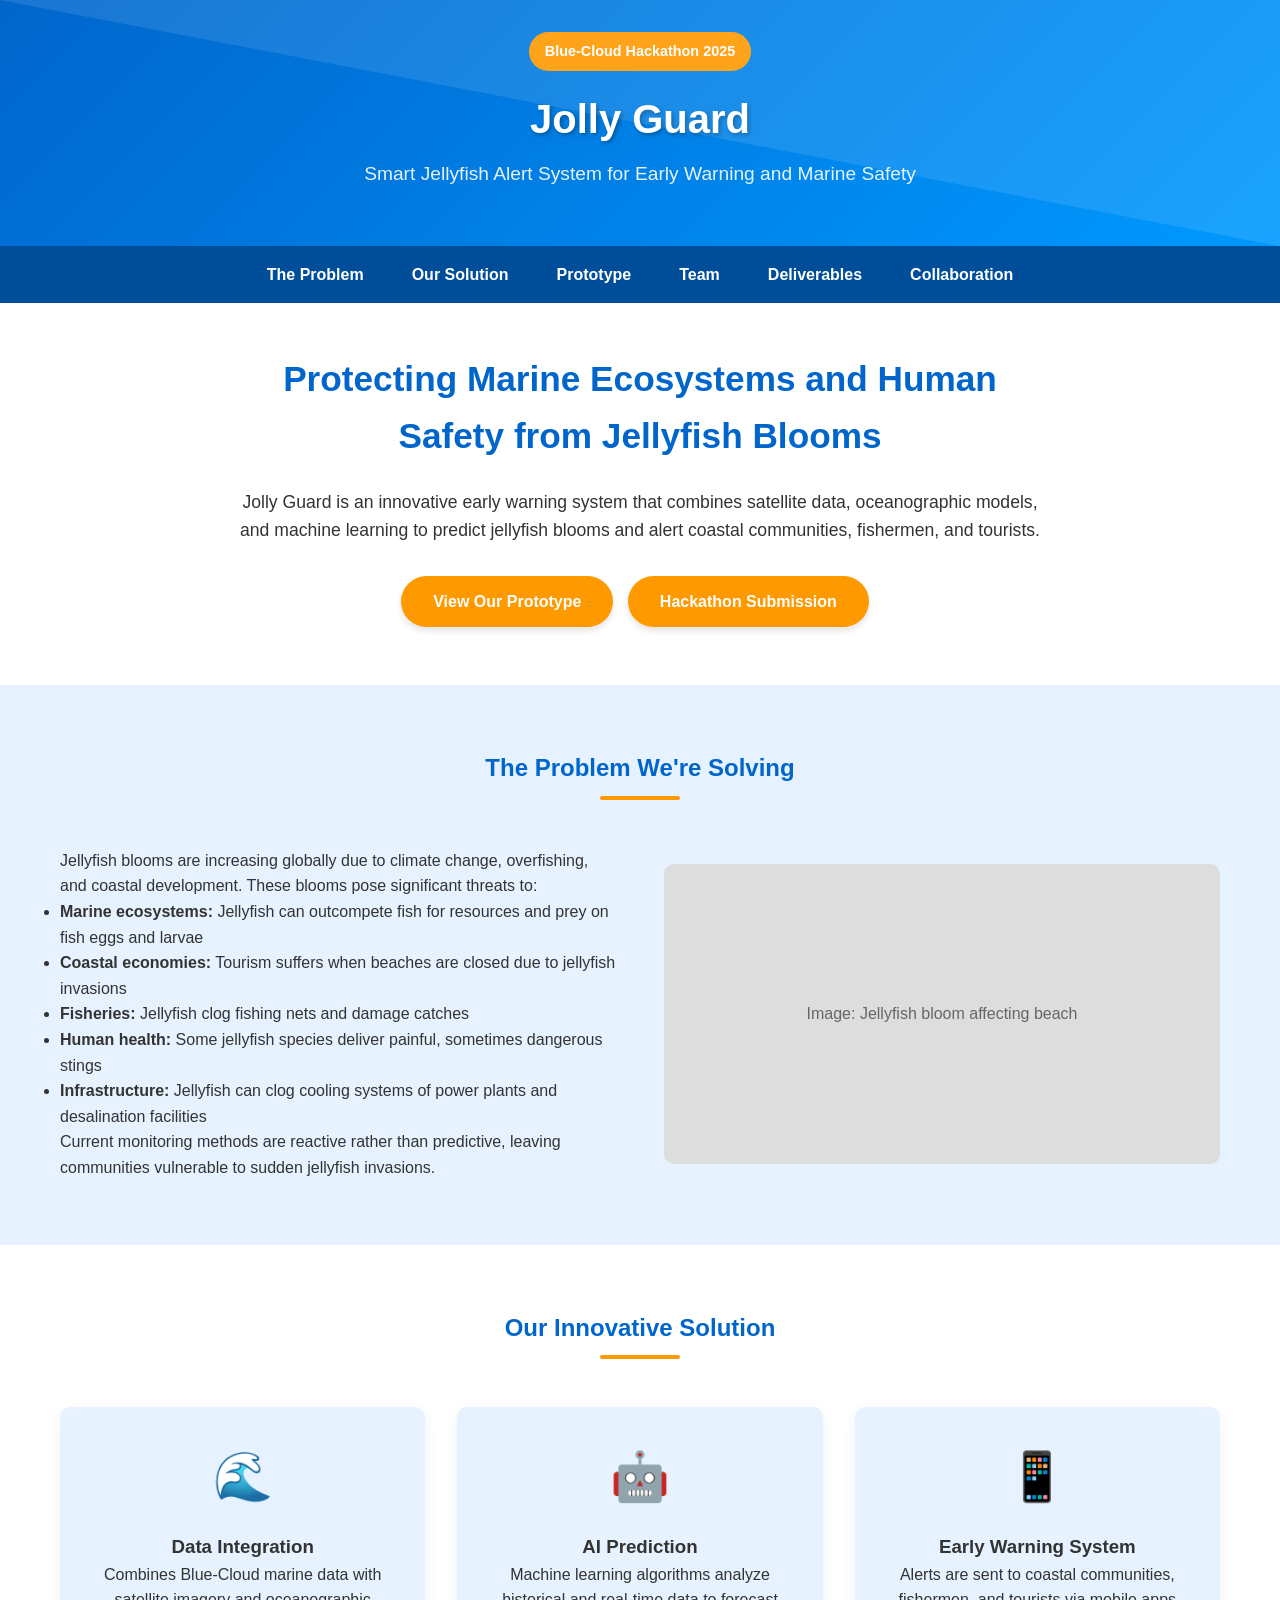
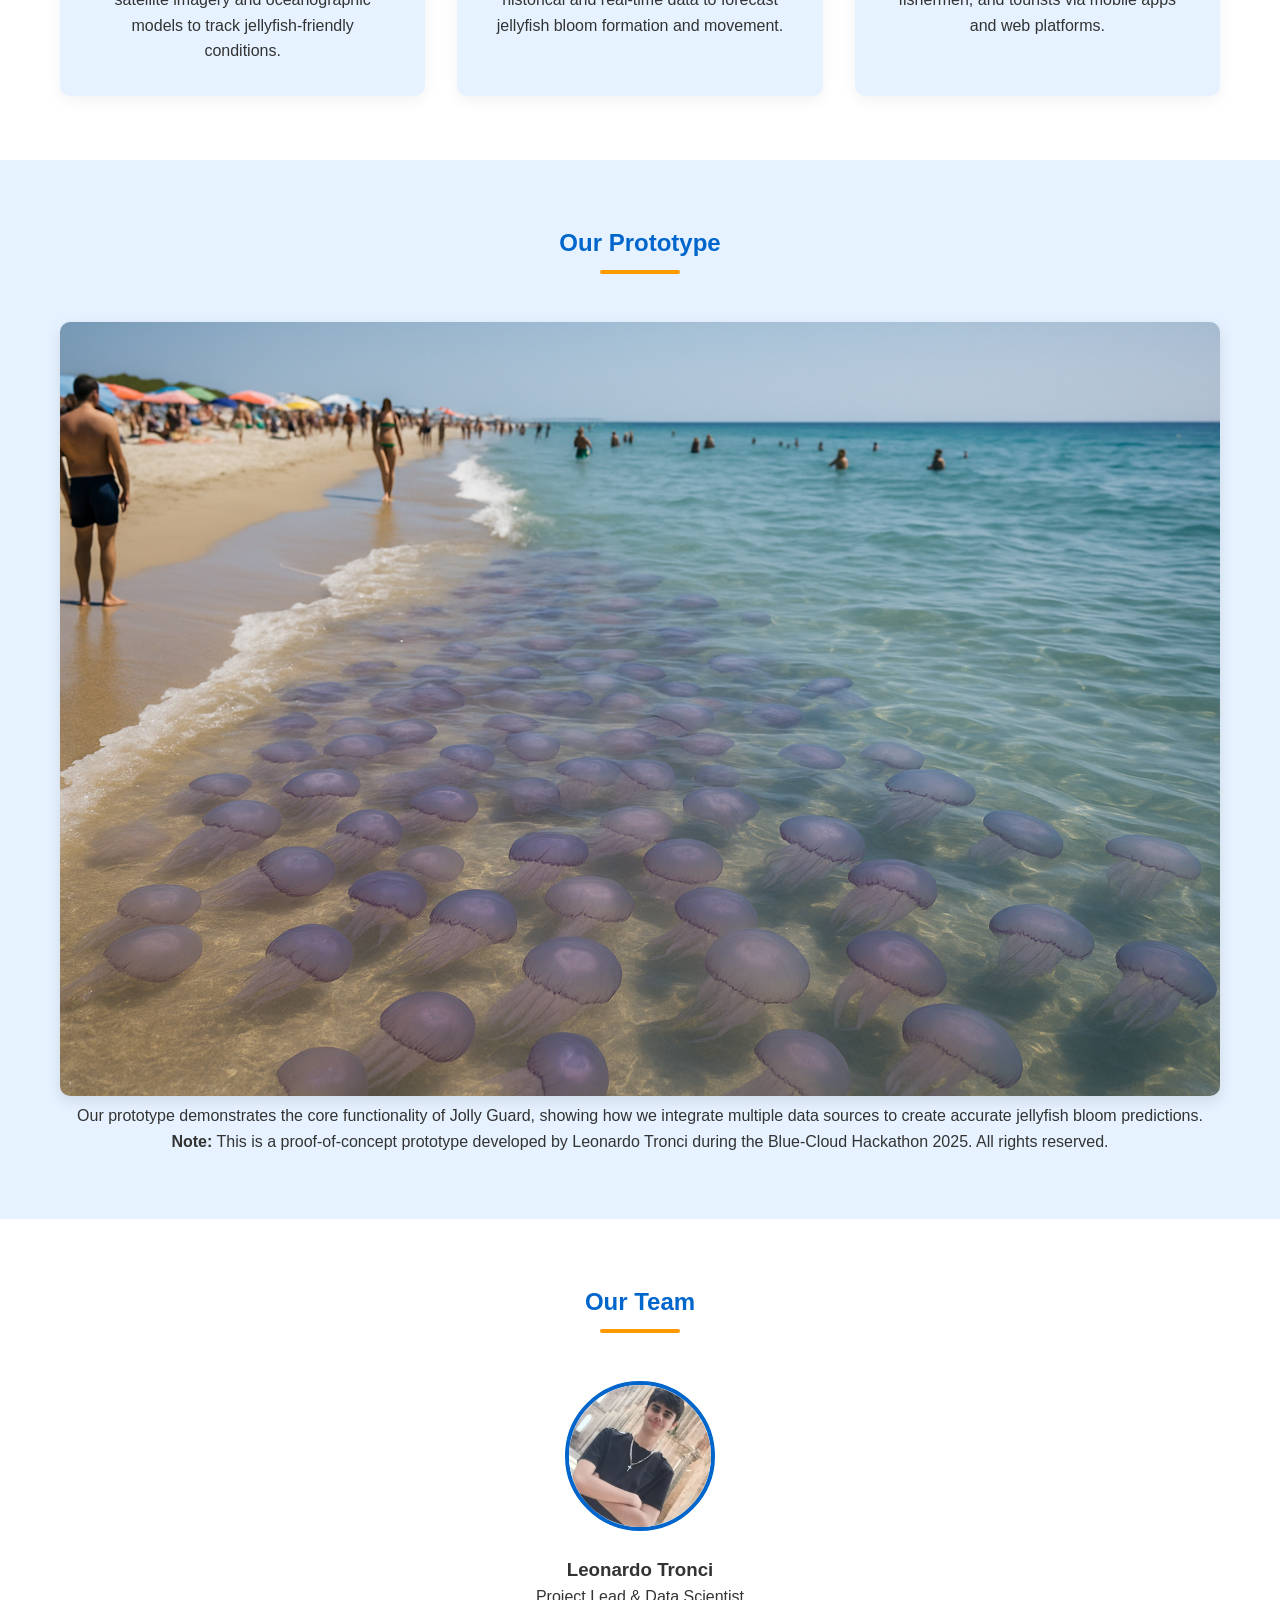
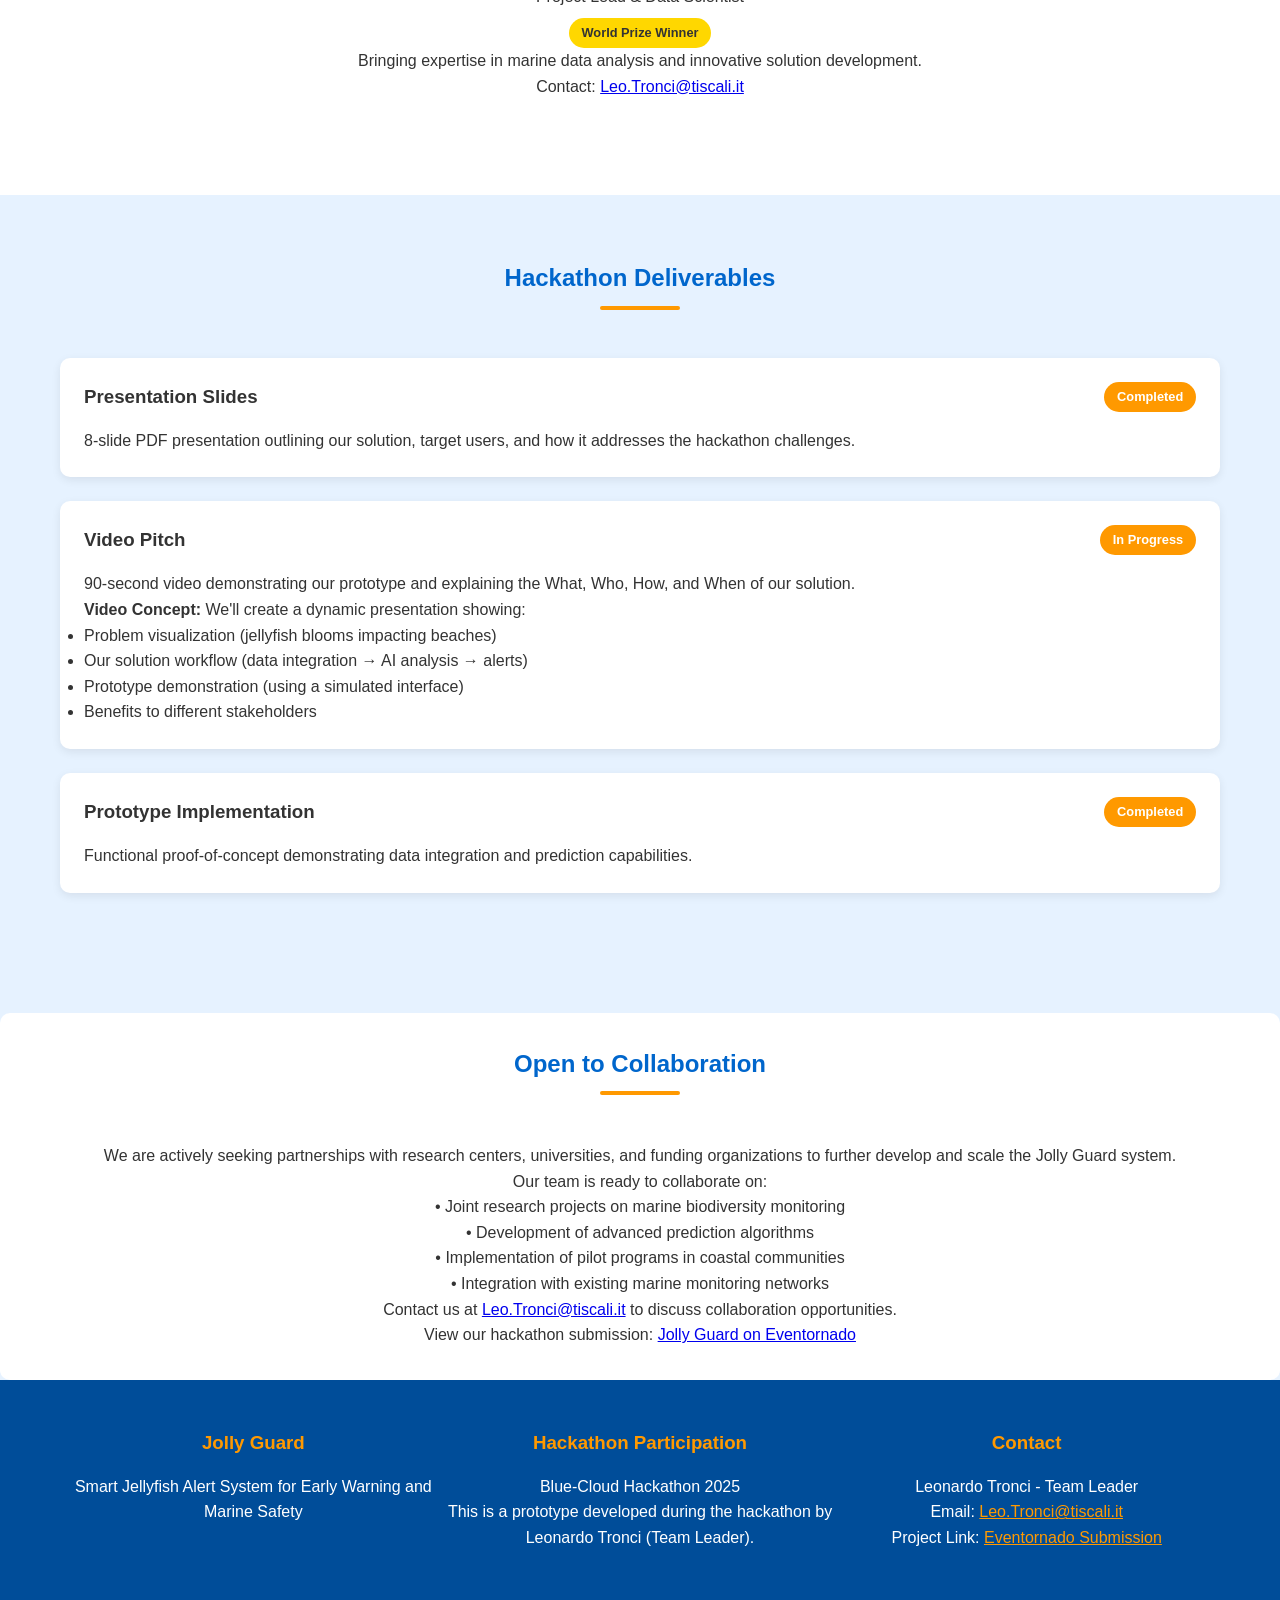
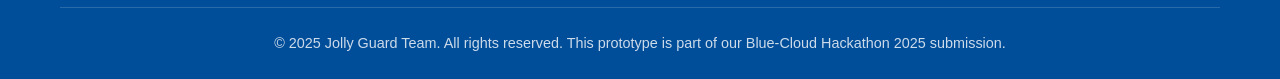
==== index.html @ 10cbf463 "# Aggiungi il file modificato git add index.html  # Fai il commit con una descrizione chiara git com" ====
<!DOCTYPE html>
<html lang="en">
<head>
    <meta charset="UTF-8">
    <meta name="viewport" content="width=device-width, initial-scale=1.0">
    <title>Jolly Guard - Smart Jellyfish Alert System</title>
    <style>
        :root {
            --primary-blue: #0066cc;
            --secondary-blue: #0099ff;
            --light-blue: #e6f2ff;
            --dark-blue: #004d99;
            --accent-orange: #ff9900;
            --white: #ffffff;
            --dark-text: #333333;
        }
        
        * {
            margin: 0;
            padding: 0;
            box-sizing: border-box;
            font-family: 'Segoe UI', Tahoma, Geneva, Verdana, sans-serif;
        }
        
        body {
            background-color: var(--light-blue);
            color: var(--dark-text);
            line-height: 1.6;
        }
        
        .container {
            max-width: 1200px;
            margin: 0 auto;
            padding: 0 20px;
        }
        
        header {
            background: linear-gradient(135deg, var(--primary-blue) 0%, var(--secondary-blue) 100%);
            color: var(--white);
            padding: 2rem 0;
            text-align: center;
            position: relative;
            overflow: hidden;
        }
        
        header::before {
            content: "";
            position: absolute;
            top: 0;
            left: 0;
            width: 100%;
            height: 100%;
            background-image: url('data:image/svg+xml;utf8,<svg xmlns="http://www.w3.org/2000/svg" viewBox="0 0 100 100" preserveAspectRatio="none"><path d="M0,0 L100,0 L100,100 Z" fill="rgba(255,255,255,0.1)"/></svg>');
            background-size: cover;
        }
        
        .logo {
            font-size: 2.5rem;
            font-weight: 700;
            margin-bottom: 0.5rem;
            text-shadow: 2px 2px 4px rgba(0,0,0,0.3);
        }
        
        .tagline {
            font-size: 1.2rem;
            margin-bottom: 1.5rem;
            opacity: 0.9;
        }
        
        .hackathon-badge {
            display: inline-block;
            background-color: var(--accent-orange);
            color: var(--white);
            padding: 0.5rem 1rem;
            border-radius: 20px;
            font-size: 0.9rem;
            font-weight: 600;
            margin-bottom: 1rem;
        }
        
        nav {
            background-color: var(--dark-blue);
            position: sticky;
            top: 0;
            z-index: 100;
        }
        
        nav ul {
            display: flex;
            justify-content: center;
            list-style: none;
            padding: 1rem 0;
        }
        
        nav li {
            margin: 0 1.5rem;
        }
        
        nav a {
            color: var(--white);
            text-decoration: none;
            font-weight: 600;
            transition: color 0.3s;
        }
        
        nav a:hover {
            color: var(--accent-orange);
        }
        
        section {
            padding: 4rem 0;
        }
        
        .section-title {
            text-align: center;
            margin-bottom: 3rem;
            color: var(--primary-blue);
            position: relative;
        }
        
        .section-title::after {
            content: "";
            display: block;
            width: 80px;
            height: 4px;
            background-color: var(--accent-orange);
            margin: 0.5rem auto;
            border-radius: 2px;
        }
        
        .hero {
            background-color: var(--white);
            text-align: center;
            padding: 3rem 0;
        }
        
        .hero-content {
            max-width: 800px;
            margin: 0 auto;
        }
        
        .hero h2 {
            font-size: 2.2rem;
            margin-bottom: 1.5rem;
            color: var(--primary-blue);
        }
        
        .hero p {
            font-size: 1.1rem;
            margin-bottom: 2rem;
        }
        
        .cta-button {
            display: inline-block;
            background-color: var(--accent-orange);
            color: var(--white);
            padding: 0.8rem 2rem;
            border-radius: 30px;
            text-decoration: none;
            font-weight: 600;
            transition: all 0.3s;
            box-shadow: 0 4px 6px rgba(0,0,0,0.1);
            margin: 0 10px 10px 0;
        }
        
        .cta-button:hover {
            background-color: var(--primary-blue);
            transform: translateY(-2px);
            box-shadow: 0 6px 8px rgba(0,0,0,0.15);
        }
        
        .problem {
            background-color: var(--light-blue);
        }
        
        .problem-content {
            display: flex;
            align-items: center;
            gap: 3rem;
        }
        
        .problem-text {
            flex: 1;
        }
        
        .problem-image {
            flex: 1;
            text-align: center;
        }
        
        .problem-image img {
            max-width: 100%;
            border-radius: 10px;
            box-shadow: 0 5px 15px rgba(0,0,0,0.1);
        }
        
        .solution {
            background-color: var(--white);
        }
        
        .solution-grid {
            display: grid;
            grid-template-columns: repeat(auto-fit, minmax(300px, 1fr));
            gap: 2rem;
        }
        
        .solution-card {
            background-color: var(--light-blue);
            padding: 2rem;
            border-radius: 10px;
            text-align: center;
            transition: transform 0.3s;
            box-shadow: 0 5px 15px rgba(0,0,0,0.05);
        }
        
        .solution-card:hover {
            transform: translateY(-5px);
        }
        
        .solution-icon {
            font-size: 3rem;
            color: var(--primary-blue);
            margin-bottom: 1rem;
        }
        
        .prototype {
            background-color: var(--light-blue);
        }
        
        .prototype-content {
            text-align: center;
        }
        
        .prototype-image {
            max-width: 80%;
            margin: 0 auto 2rem;
            border-radius: 10px;
            box-shadow: 0 5px 15px rgba(0,0,0,0.1);
        }
        
        .team {
            background-color: var(--white);
        }
        
        .team-member {
            text-align: center;
            margin-bottom: 2rem;
        }
        
        .team-photo {
            width: 150px;
            height: 150px;
            border-radius: 50%;
            object-fit: cover;
            margin: 0 auto 1rem;
            border: 4px solid var(--primary-blue);
        }
        
        .award-badge {
            display: inline-block;
            background-color: gold;
            color: var(--dark-text);
            padding: 0.3rem 0.8rem;
            border-radius: 15px;
            font-size: 0.8rem;
            font-weight: 600;
            margin-top: 0.5rem;
        }
        
        .deliverables {
            background-color: var(--light-blue);
        }
        
        .deliverable-item {
            background-color: var(--white);
            padding: 1.5rem;
            border-radius: 10px;
            margin-bottom: 1.5rem;
            box-shadow: 0 3px 10px rgba(0,0,0,0.08);
        }
        
        .deliverable-title {
            display: flex;
            justify-content: space-between;
            align-items: center;
            margin-bottom: 1rem;
        }
        
        .deliverable-status {
            background-color: var(--accent-orange);
            color: var(--white);
            padding: 0.3rem 0.8rem;
            border-radius: 15px;
            font-size: 0.8rem;
            font-weight: 600;
        }
        
        footer {
            background-color: var(--dark-blue);
            color: var(--white);
            padding: 3rem 0 1.5rem;
            text-align: center;
        }
        
        .footer-content {
            display: flex;
            justify-content: space-between;
            flex-wrap: wrap;
            margin-bottom: 2rem;
        }
        
        .footer-section {
            flex: 1;
            min-width: 250px;
            margin-bottom: 1.5rem;
        }
        
        .footer-section h3 {
            margin-bottom: 1rem;
            color: var(--accent-orange);
        }
        
        .copyright {
            border-top: 1px solid rgba(255,255,255,0.2);
            padding-top: 1.5rem;
            font-size: 0.9rem;
            opacity: 0.8;
        }
        
        .collaboration {
            background-color: var(--white);
            padding: 2rem;
            border-radius: 10px;
            margin-top: 2rem;
            text-align: center;
        }
        
        @media (max-width: 768px) {
            .problem-content {
                flex-direction: column;
            }
            
            nav ul {
                flex-direction: column;
                text-align: center;
            }
            
            nav li {
                margin: 0.5rem 0;
            }
            
            .footer-content {
                flex-direction: column;
            }
        }
    </style>
</head>
<body>
    <header>
        <div class="container">
            <div class="hackathon-badge">Blue-Cloud Hackathon 2025</div>
            <div class="logo">Jolly Guard</div>
            <div class="tagline">Smart Jellyfish Alert System for Early Warning and Marine Safety</div>
        </div>
    </header>

    <nav>
        <div class="container">
            <ul>
                <li><a href="#problem">The Problem</a></li>
                <li><a href="#solution">Our Solution</a></li>
                <li><a href="#prototype">Prototype</a></li>
                <li><a href="#team">Team</a></li>
                <li><a href="#deliverables">Deliverables</a></li>
                <li><a href="#collaboration">Collaboration</a></li>
            </ul>
        </div>
    </nav>

    <section class="hero">
        <div class="container">
            <div class="hero-content">
                <h2>Protecting Marine Ecosystems and Human Safety from Jellyfish Blooms</h2>
                <p>Jolly Guard is an innovative early warning system that combines satellite data, oceanographic models, and machine learning to predict jellyfish blooms and alert coastal communities, fishermen, and tourists.</p>
                <a href="#prototype" class="cta-button">View Our Prototype</a>
                <a href="https://eventornado.com/submission/jolly-guard-smart-jellyfish-alert-system-for-early-warning-and-marine-safety?s=1#idea" class="cta-button" target="_blank">Hackathon Submission</a>
            </div>
        </div>
    </section>

    <section id="problem" class="problem">
        <div class="container">
            <h2 class="section-title">The Problem We're Solving</h2>
            <div class="problem-content">
                <div class="problem-text">
                    <p>Jellyfish blooms are increasing globally due to climate change, overfishing, and coastal development. These blooms pose significant threats to:</p>
                    <ul>
                        <li><strong>Marine ecosystems:</strong> Jellyfish can outcompete fish for resources and prey on fish eggs and larvae</li>
                        <li><strong>Coastal economies:</strong> Tourism suffers when beaches are closed due to jellyfish invasions</li>
                        <li><strong>Fisheries:</strong> Jellyfish clog fishing nets and damage catches</li>
                        <li><strong>Human health:</strong> Some jellyfish species deliver painful, sometimes dangerous stings</li>
                        <li><strong>Infrastructure:</strong> Jellyfish can clog cooling systems of power plants and desalination facilities</li>
                    </ul>
                    <p>Current monitoring methods are reactive rather than predictive, leaving communities vulnerable to sudden jellyfish invasions.</p>
                </div>
                <div class="problem-image">
                    <div style="width: 100%; height: 300px; background-color: #ddd; border-radius: 10px; display: flex; align-items: center; justify-content: center; color: #666;">
                        Image: Jellyfish bloom affecting beach
                    </div>
                </div>
            </div>
        </div>
    </section>

    <section id="solution" class="solution">
        <div class="container">
            <h2 class="section-title">Our Innovative Solution</h2>
            <div class="solution-grid">
                <div class="solution-card">
                    <div class="solution-icon">🌊</div>
                    <h3>Data Integration</h3>
                    <p>Combines Blue-Cloud marine data with satellite imagery and oceanographic models to track jellyfish-friendly conditions.</p>
                </div>
                <div class="solution-card">
                    <div class="solution-icon">🤖</div>
                    <h3>AI Prediction</h3>
                    <p>Machine learning algorithms analyze historical and real-time data to forecast jellyfish bloom formation and movement.</p>
                </div>
                <div class="solution-card">
                    <div class="solution-icon">📱</div>
                    <h3>Early Warning System</h3>
                    <p>Alerts are sent to coastal communities, fishermen, and tourists via mobile apps and web platforms.</p>
                </div>
            </div>
        </div>
    </section>

    <section id="prototype" class="prototype">
        <div class="container">
            <h2 class="section-title">Our Prototype</h2>
            <div class="prototype-content">
                <div class="problem-image">
    <img src="Jellyfish%20bloom%20affecting%20beach.png" alt="Jellyfish bloom affecting beach" style="width: 100%; border-radius: 10px; box-shadow: 0 5px 15px rgba(0,0,0,0.1);">
</div>
                <p>Our prototype demonstrates the core functionality of Jolly Guard, showing how we integrate multiple data sources to create accurate jellyfish bloom predictions.</p>
                <p><strong>Note:</strong> This is a proof-of-concept prototype developed by Leonardo Tronci during the Blue-Cloud Hackathon 2025. All rights reserved.</p>
            </div>
        </div>
    </section>

    <section id="team" class="team">
        <div class="container">
            <h2 class="section-title">Our Team</h2>
            <div class="team-member">
                <img src="Leonardo%20Tronci%2C%20Italy%20(Team%20Leader%20of%20Jelly%20Guard%20Team).jpg" alt="Leonardo Tronci" class="team-photo">
                <h3>Leonardo Tronci</h3>
                <p>Project Lead & Data Scientist</p>
                <div class="award-badge">World Prize Winner</div>
                <p>Bringing expertise in marine data analysis and innovative solution development.</p>
                <p>Contact: <a href="mailto:Leo.Tronci@tiscali.it">Leo.Tronci@tiscali.it</a></p>
            </div>
        </div>
    </section>

    <section id="deliverables" class="deliverables">
        <div class="container">
            <h2 class="section-title">Hackathon Deliverables</h2>
            
            <div class="deliverable-item">
                <div class="deliverable-title">
                    <h3>Presentation Slides</h3>
                    <span class="deliverable-status">Completed</span>
                </div>
                <p>8-slide PDF presentation outlining our solution, target users, and how it addresses the hackathon challenges.</p>
            </div>
            
            <div class="deliverable-item">
                <div class="deliverable-title">
                    <h3>Video Pitch</h3>
                    <span class="deliverable-status">In Progress</span>
                </div>
                <p>90-second video demonstrating our prototype and explaining the What, Who, How, and When of our solution.</p>
                <p><strong>Video Concept:</strong> We'll create a dynamic presentation showing:</p>
                <ul>
                    <li>Problem visualization (jellyfish blooms impacting beaches)</li>
                    <li>Our solution workflow (data integration → AI analysis → alerts)</li>
                    <li>Prototype demonstration (using a simulated interface)</li>
                    <li>Benefits to different stakeholders</li>
                </ul>
            </div>
            
            <div class="deliverable-item">
                <div class="deliverable-title">
                    <h3>Prototype Implementation</h3>
                    <span class="deliverable-status">Completed</span>
                </div>
                <p>Functional proof-of-concept demonstrating data integration and prediction capabilities.</p>
            </div>
        </div>
    </section>

    <section id="collaboration" class="collaboration">
        <div class="container">
            <h2 class="section-title">Open to Collaboration</h2>
            <p>We are actively seeking partnerships with research centers, universities, and funding organizations to further develop and scale the Jolly Guard system.</p>
            <p>Our team is ready to collaborate on:</p>
            <ul style="list-style: none; padding: 0;">
                <li>• Joint research projects on marine biodiversity monitoring</li>
                <li>• Development of advanced prediction algorithms</li>
                <li>• Implementation of pilot programs in coastal communities</li>
                <li>• Integration with existing marine monitoring networks</li>
            </ul>
            <p>Contact us at <a href="mailto:Leo.Tronci@tiscali.it">Leo.Tronci@tiscali.it</a> to discuss collaboration opportunities.</p>
            <p>View our hackathon submission: <a href="https://eventornado.com/submission/jolly-guard-smart-jellyfish-alert-system-for-early-warning-and-marine-safety?s=1#idea" target="_blank">Jolly Guard on Eventornado</a></p>
        </div>
    </section>

    <footer>
        <div class="container">
            <div class="footer-content">
                <div class="footer-section">
                    <h3>Jolly Guard</h3>
                    <p>Smart Jellyfish Alert System for Early Warning and Marine Safety</p>
                </div>
                <div class="footer-section">
                    <h3>Hackathon Participation</h3>
                    <p>Blue-Cloud Hackathon 2025</p>
                    <p>This is a prototype developed during the hackathon by Leonardo Tronci (Team Leader).</p>
                </div>
                <div class="footer-section">
                    <h3>Contact</h3>
                    <p>Leonardo Tronci - Team Leader</p>
                    <p>Email: <a href="mailto:Leo.Tronci@tiscali.it" style="color: var(--accent-orange);">Leo.Tronci@tiscali.it</a></p>
                    <p>Project Link: <a href="https://eventornado.com/submission/jolly-guard-smart-jellyfish-alert-system-for-early-warning-and-marine-safety?s=1#idea" style="color: var(--accent-orange);" target="_blank">Eventornado Submission</a></p>
                </div>
            </div>
            <div class="copyright">
                <p>&copy; 2025 Jolly Guard Team. All rights reserved. This prototype is part of our Blue-Cloud Hackathon 2025 submission.</p>
            </div>
        </div>
    </footer>

    <script>
        document.querySelectorAll('nav a').forEach(anchor => {
            anchor.addEventListener('click', function(e) {
                e.preventDefault();
                const targetId = this.getAttribute('href');
                const targetElement = document.querySelector(targetId);
                window.scrollTo({
                    top: targetElement.offsetTop - 80,
                    behavior: 'smooth'
                });
            });
        });
        
        const observerOptions = {
            threshold: 0.1,
            rootMargin: '0px 0px -50px 0px'
        };
        
        const observer = new IntersectionObserver(function(entries) {
            entries.forEach(entry => {
                if (entry.isIntersecting) {
                    entry.target.style.opacity = 1;
                    entry.target.style.transform = 'translateY(0)';
                }
            });
        }, observerOptions);
        
        document.querySelectorAll('.solution-card, .problem-content, .prototype-content, .team-member').forEach(el => {
            el.style.opacity = 0;
            el.style.transform = 'translateY(20px)';
            el.style.transition = 'opacity 0.5s, transform 0.5s';
            observer.observe(el);
        });
    </script>
</body>
</html>
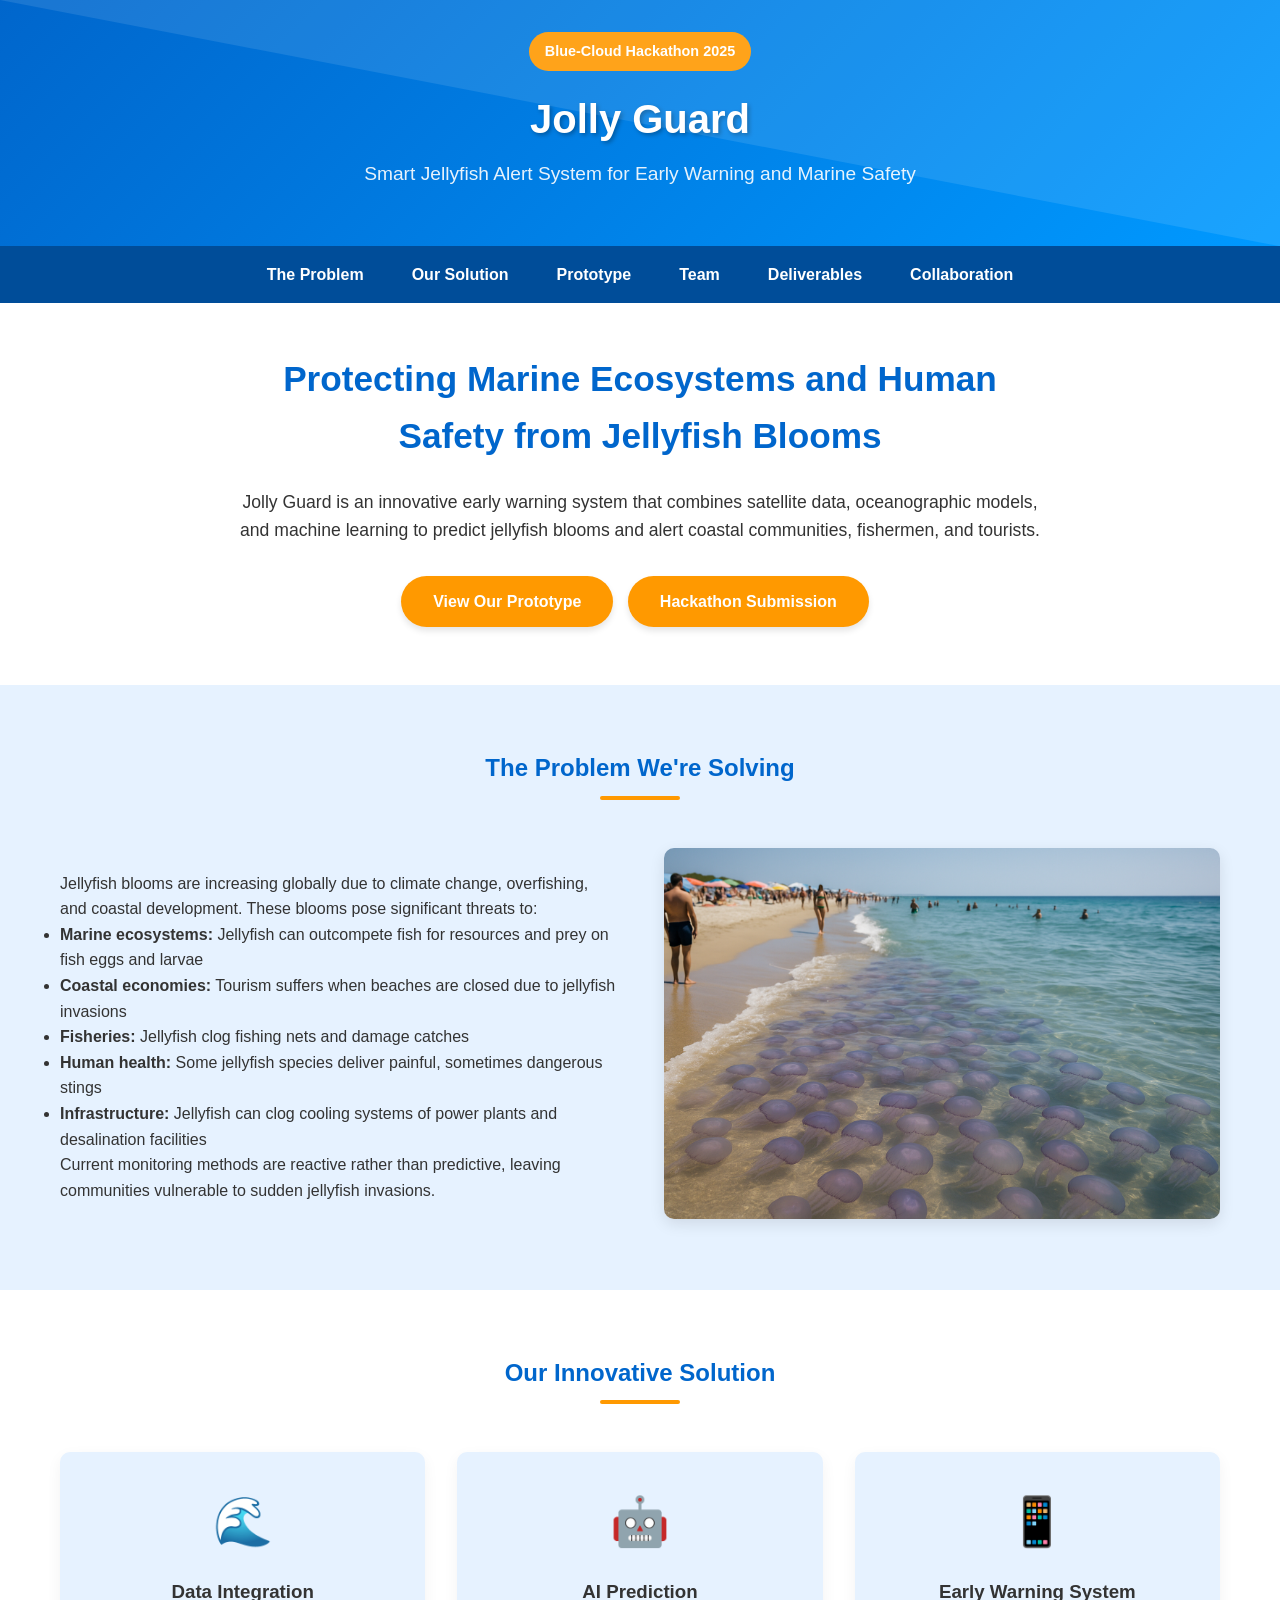
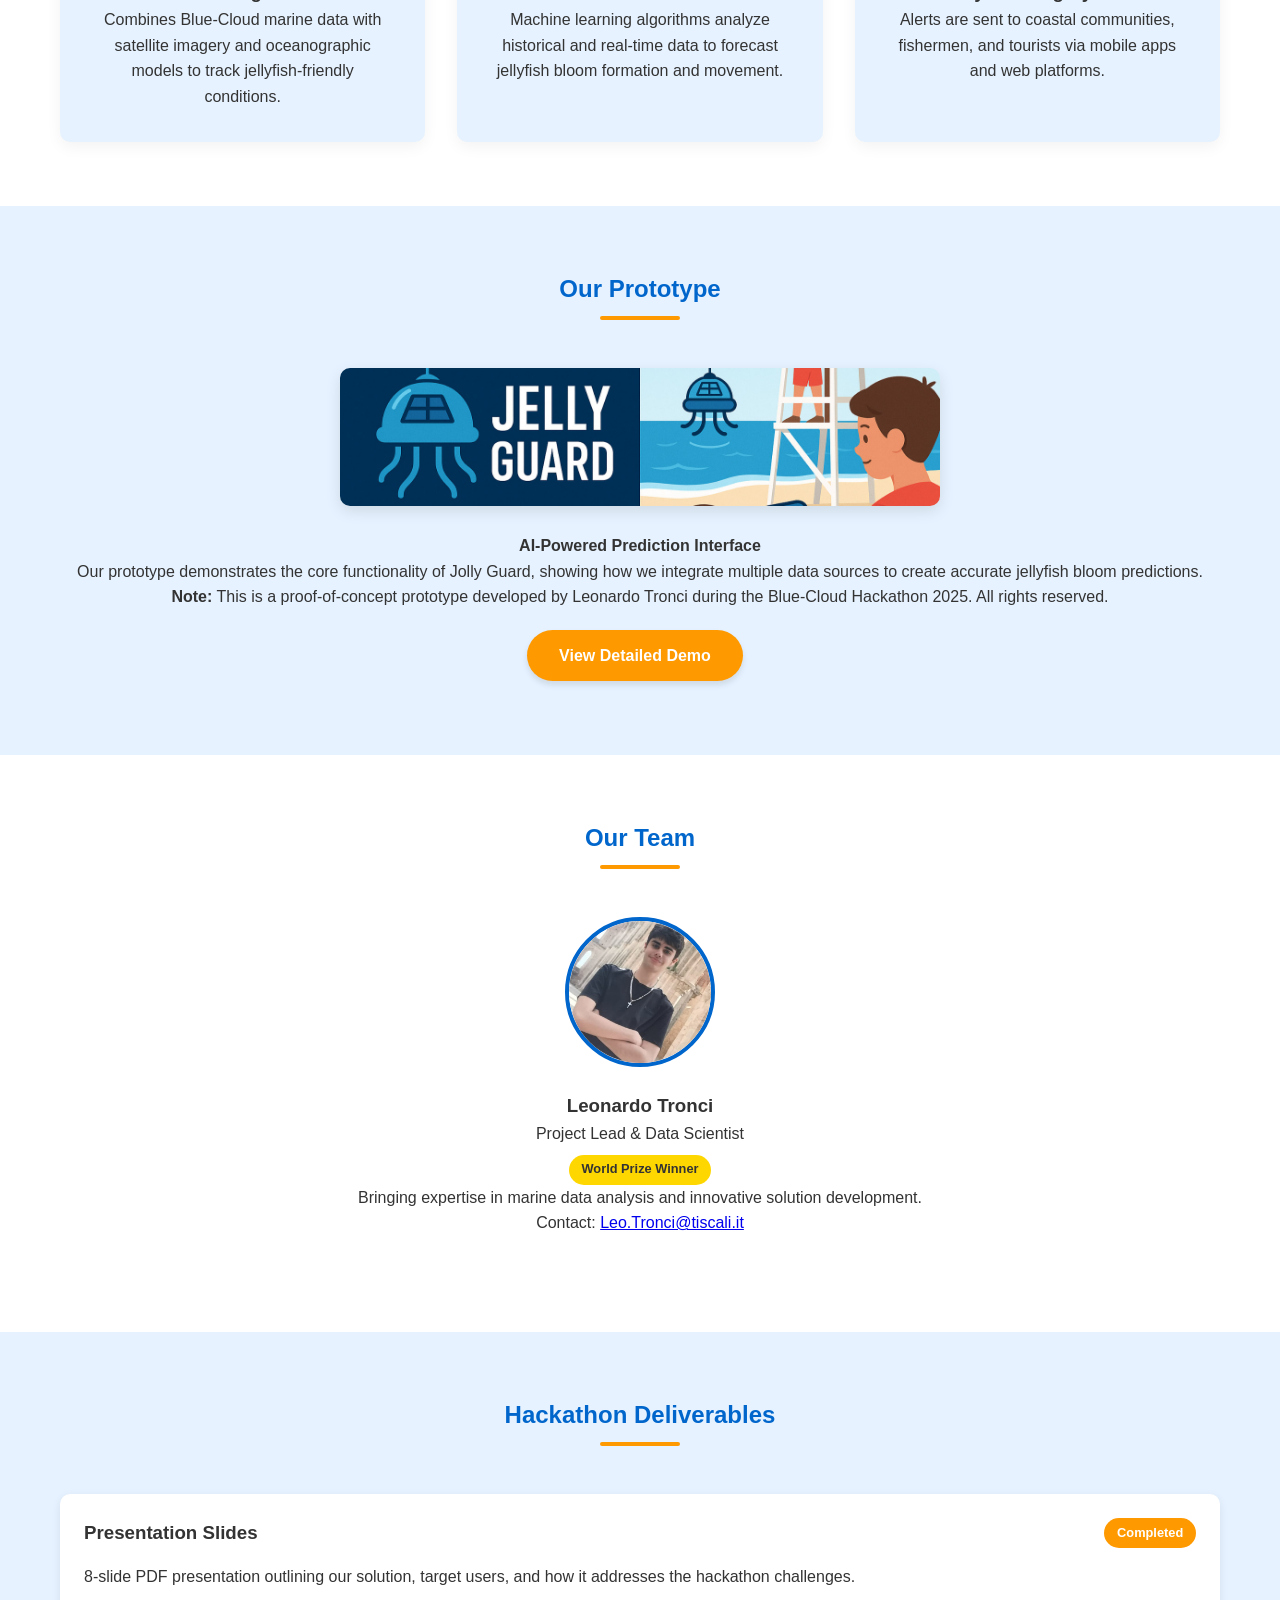
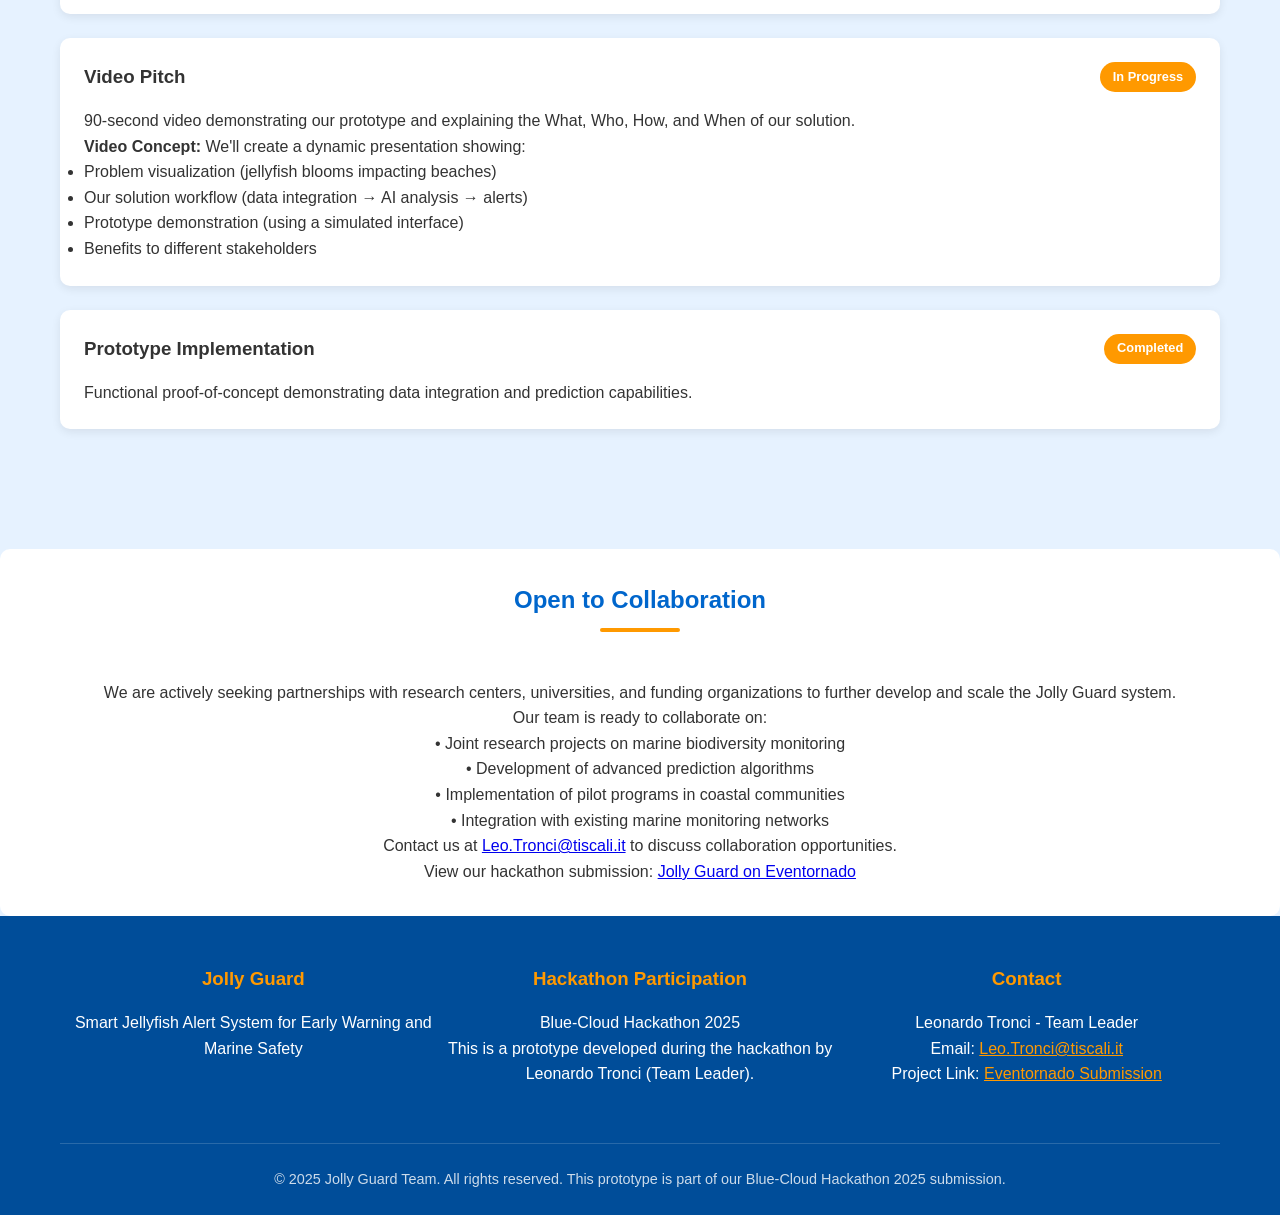
==== commit 2d6f1c41: "# Aggiungi il file modificato git add index.html  # Fai il commit git commit -m "Fix images in probl" ====
--- a/index.html
+++ b/index.html
@@ -404,9 +404,8 @@
                     <p>Current monitoring methods are reactive rather than predictive, leaving communities vulnerable to sudden jellyfish invasions.</p>
                 </div>
                 <div class="problem-image">
-                    <div style="width: 100%; height: 300px; background-color: #ddd; border-radius: 10px; display: flex; align-items: center; justify-content: center; color: #666;">
-                        Image: Jellyfish bloom affecting beach
-                    </div>
+    <img src="Jellyfish%20bloom%20affecting%20beach%20(1).png" alt="Jellyfish bloom affecting beach" style="width: 100%; border-radius: 10px; box-shadow: 0 5px 15px rgba(0,0,0,0.1);">
+</div>
                 </div>
             </div>
         </div>
@@ -439,12 +438,14 @@
         <div class="container">
             <h2 class="section-title">Our Prototype</h2>
             <div class="prototype-content">
-                <div class="problem-image">
-    <img src="Jellyfish%20bloom%20affecting%20beach.png" alt="Jellyfish bloom affecting beach" style="width: 100%; border-radius: 10px; box-shadow: 0 5px 15px rgba(0,0,0,0.1);">
+    <div class="prototype-visualization">
+        <img src="demo/Jelly%20Guard%20Team-Leo%20T.jpg" alt="Jelly Guard AI Prototype Interface" style="width: 100%; max-width: 600px; border-radius: 10px; box-shadow: 0 5px 15px rgba(0,0,0,0.1); margin-bottom: 20px;">
+        <p><strong>AI-Powered Prediction Interface</strong></p>
+    </div>
+    <p>Our prototype demonstrates the core functionality of Jolly Guard, showing how we integrate multiple data sources to create accurate jellyfish bloom predictions.</p>
+    <p><strong>Note:</strong> This is a proof-of-concept prototype developed by Leonardo Tronci during the Blue-Cloud Hackathon 2025. All rights reserved.</p>
+    <a href="demo.html" class="cta-button" style="margin-top: 20px;">View Detailed Demo</a>
 </div>
-                <p>Our prototype demonstrates the core functionality of Jolly Guard, showing how we integrate multiple data sources to create accurate jellyfish bloom predictions.</p>
-                <p><strong>Note:</strong> This is a proof-of-concept prototype developed by Leonardo Tronci during the Blue-Cloud Hackathon 2025. All rights reserved.</p>
-            </div>
         </div>
     </section>
 
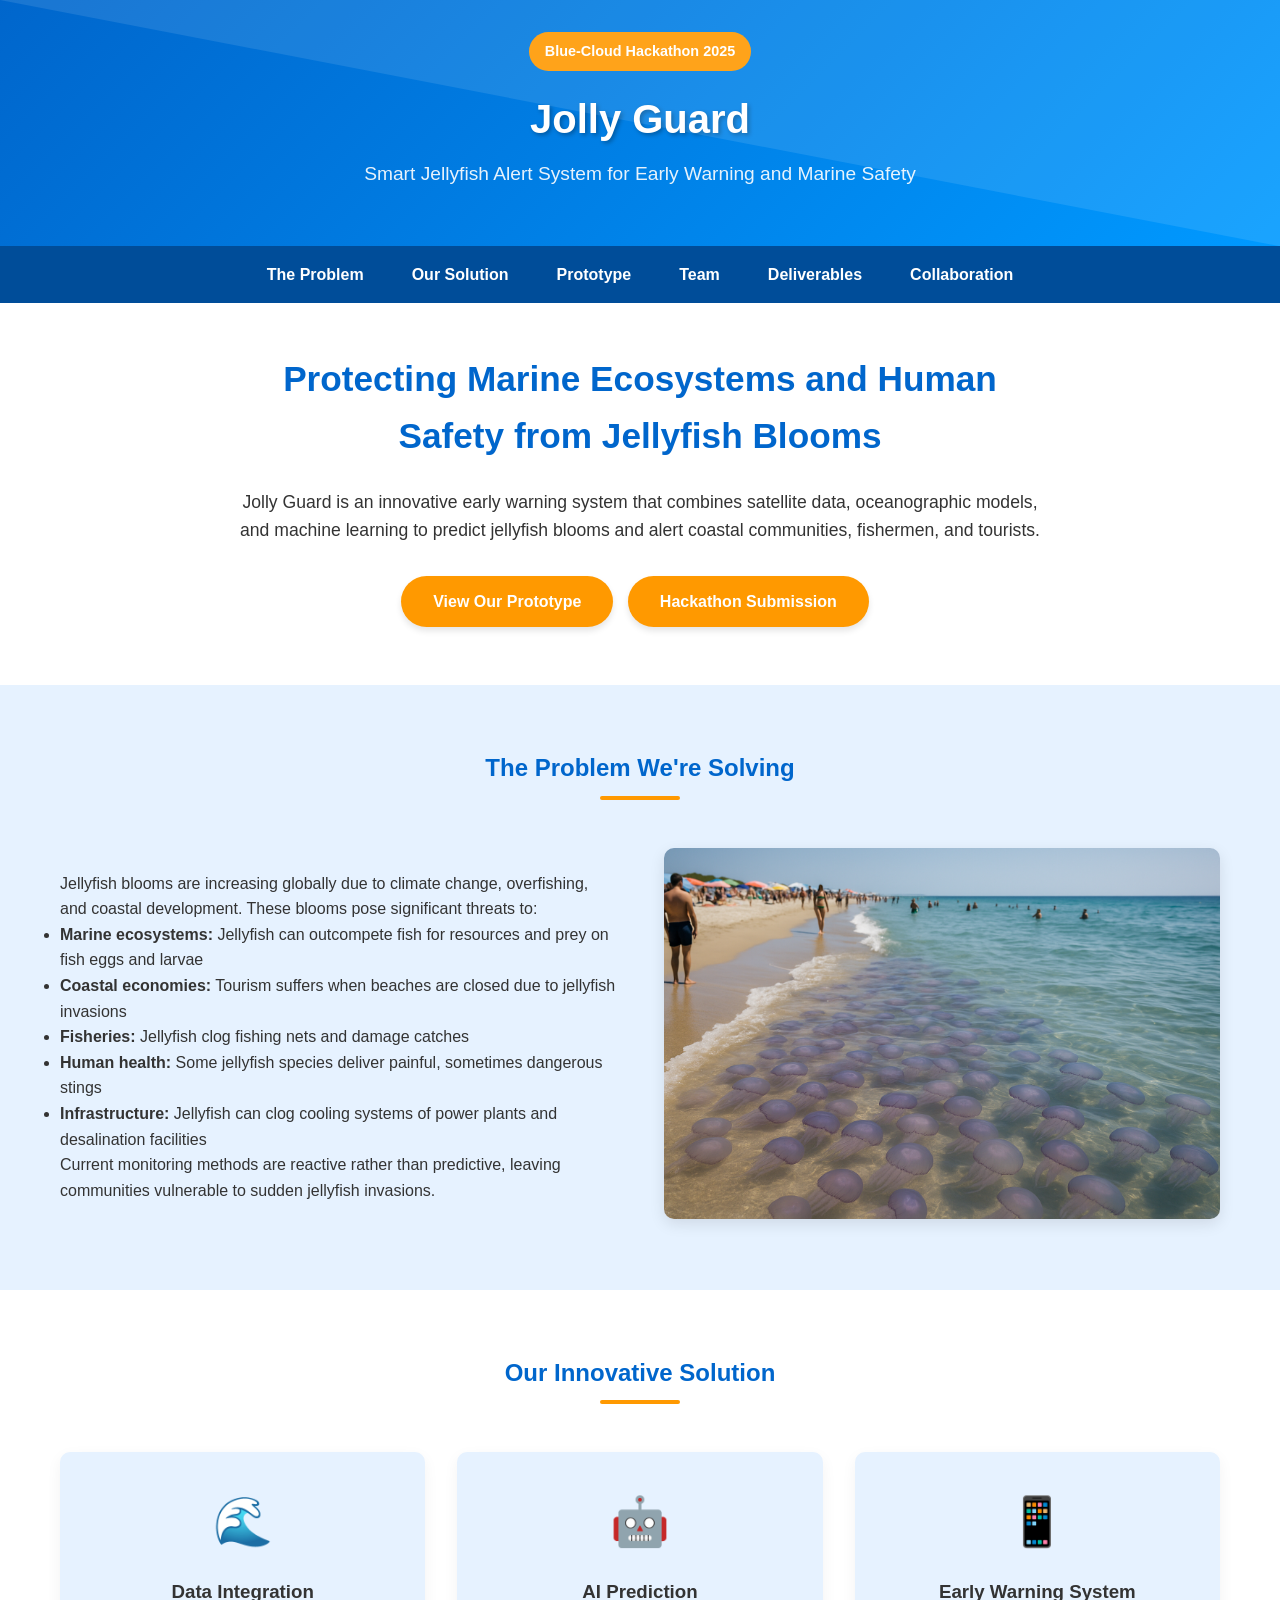
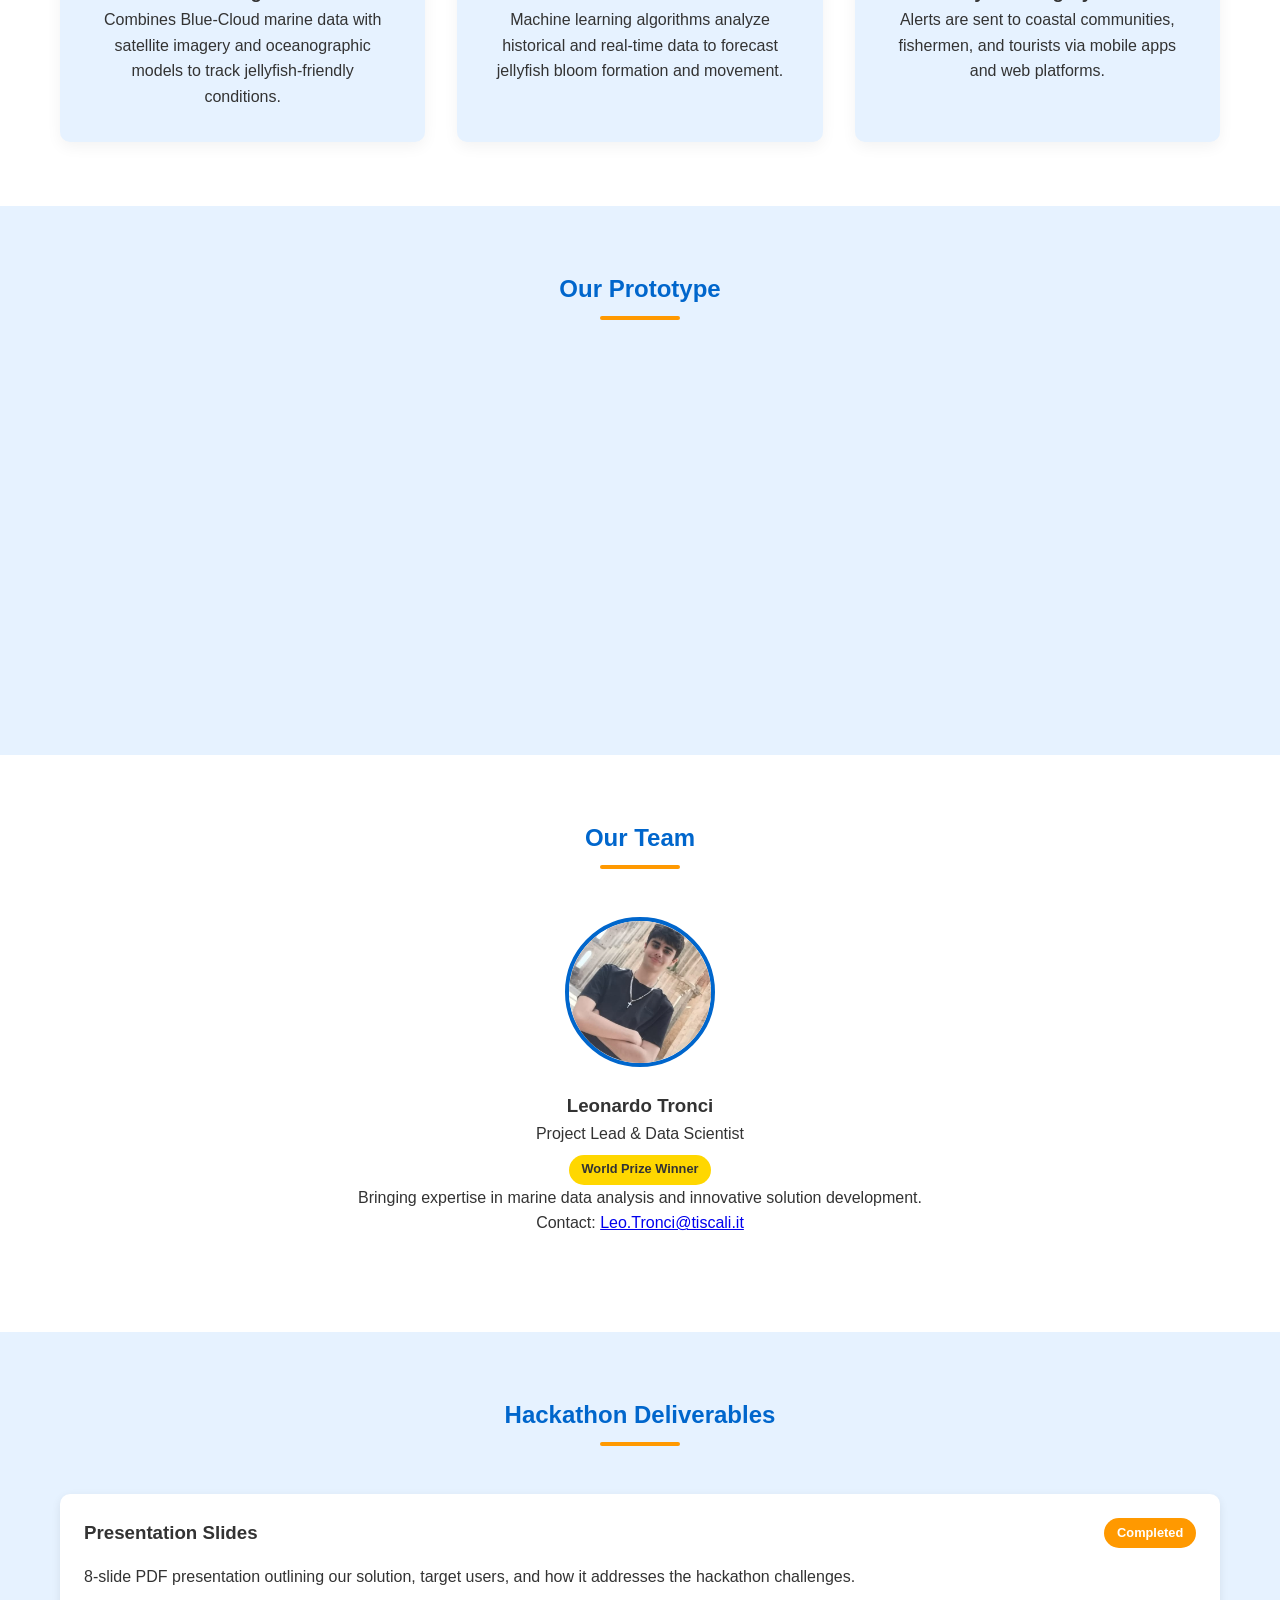
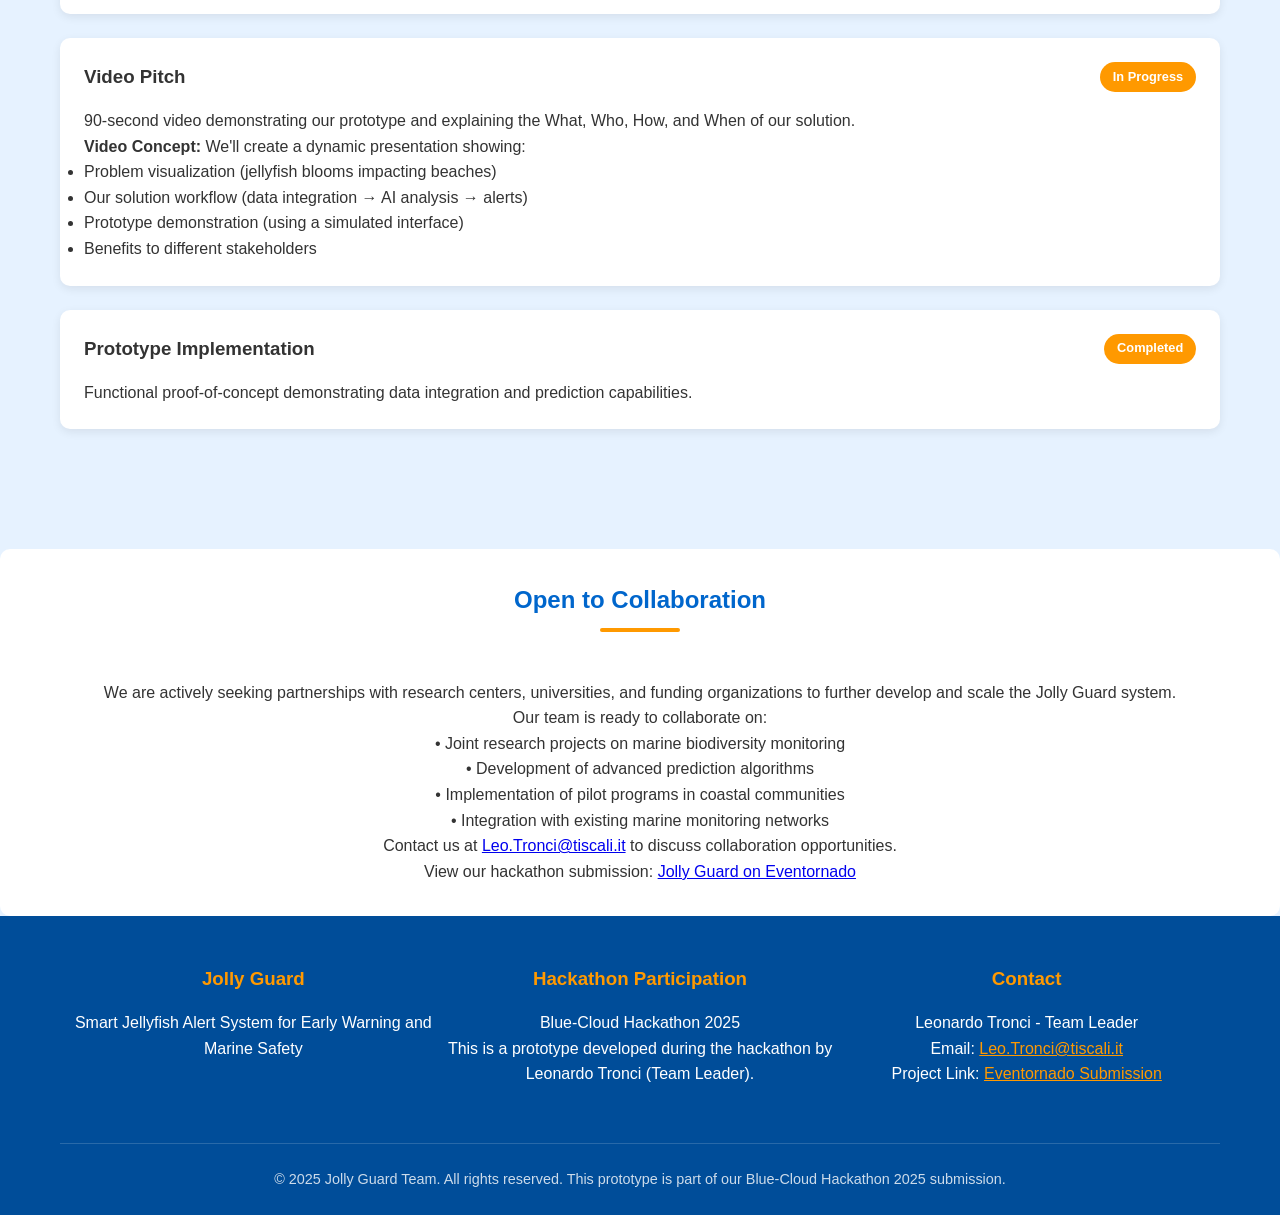
==== commit 3067bdf7: "Update index.html" ====
--- a/index.html
+++ b/index.html
@@ -3,7 +3,7 @@
 <head>
     <meta charset="UTF-8">
     <meta name="viewport" content="width=device-width, initial-scale=1.0">
-    <title>Jolly Guard - Smart Jellyfish Alert System</title>
+    <title>Jolly Guard Robot- Smart Jellyfish Alert System</title>
     <style>
         :root {
             --primary-blue: #0066cc;
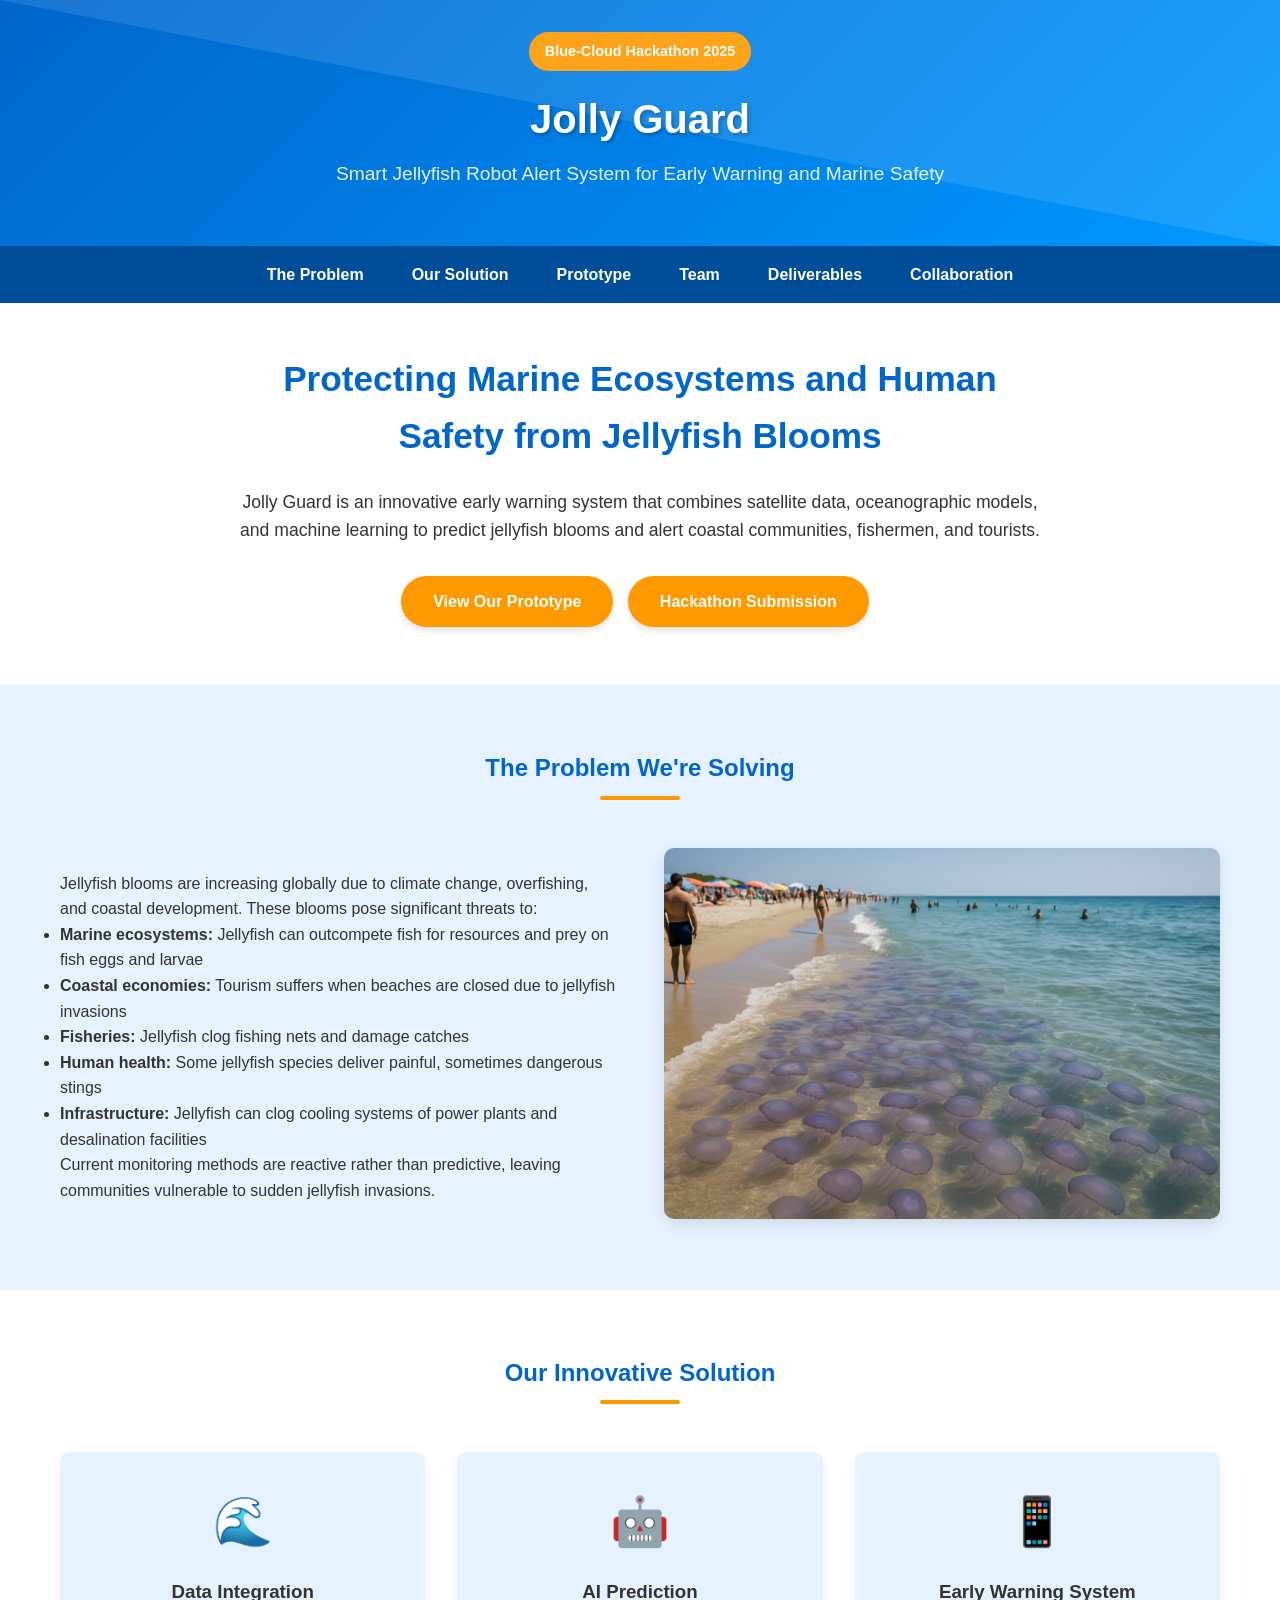
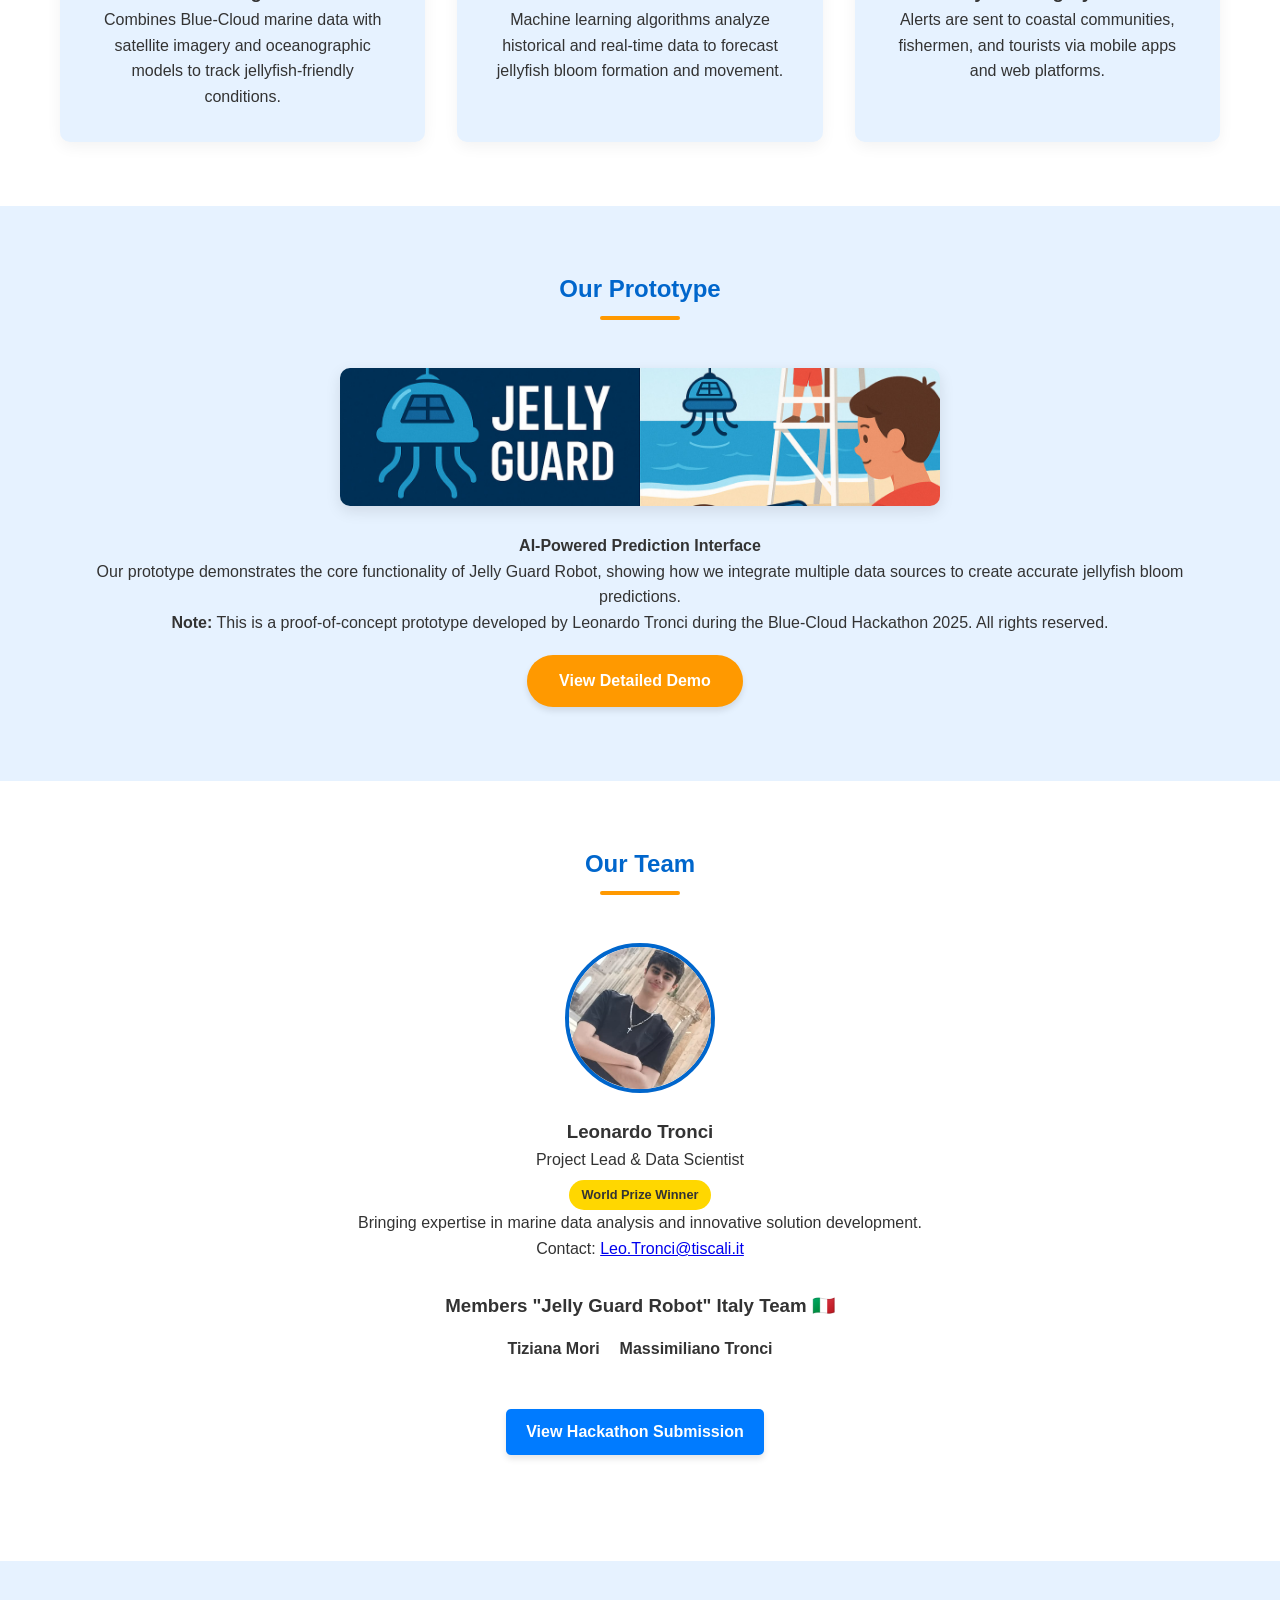
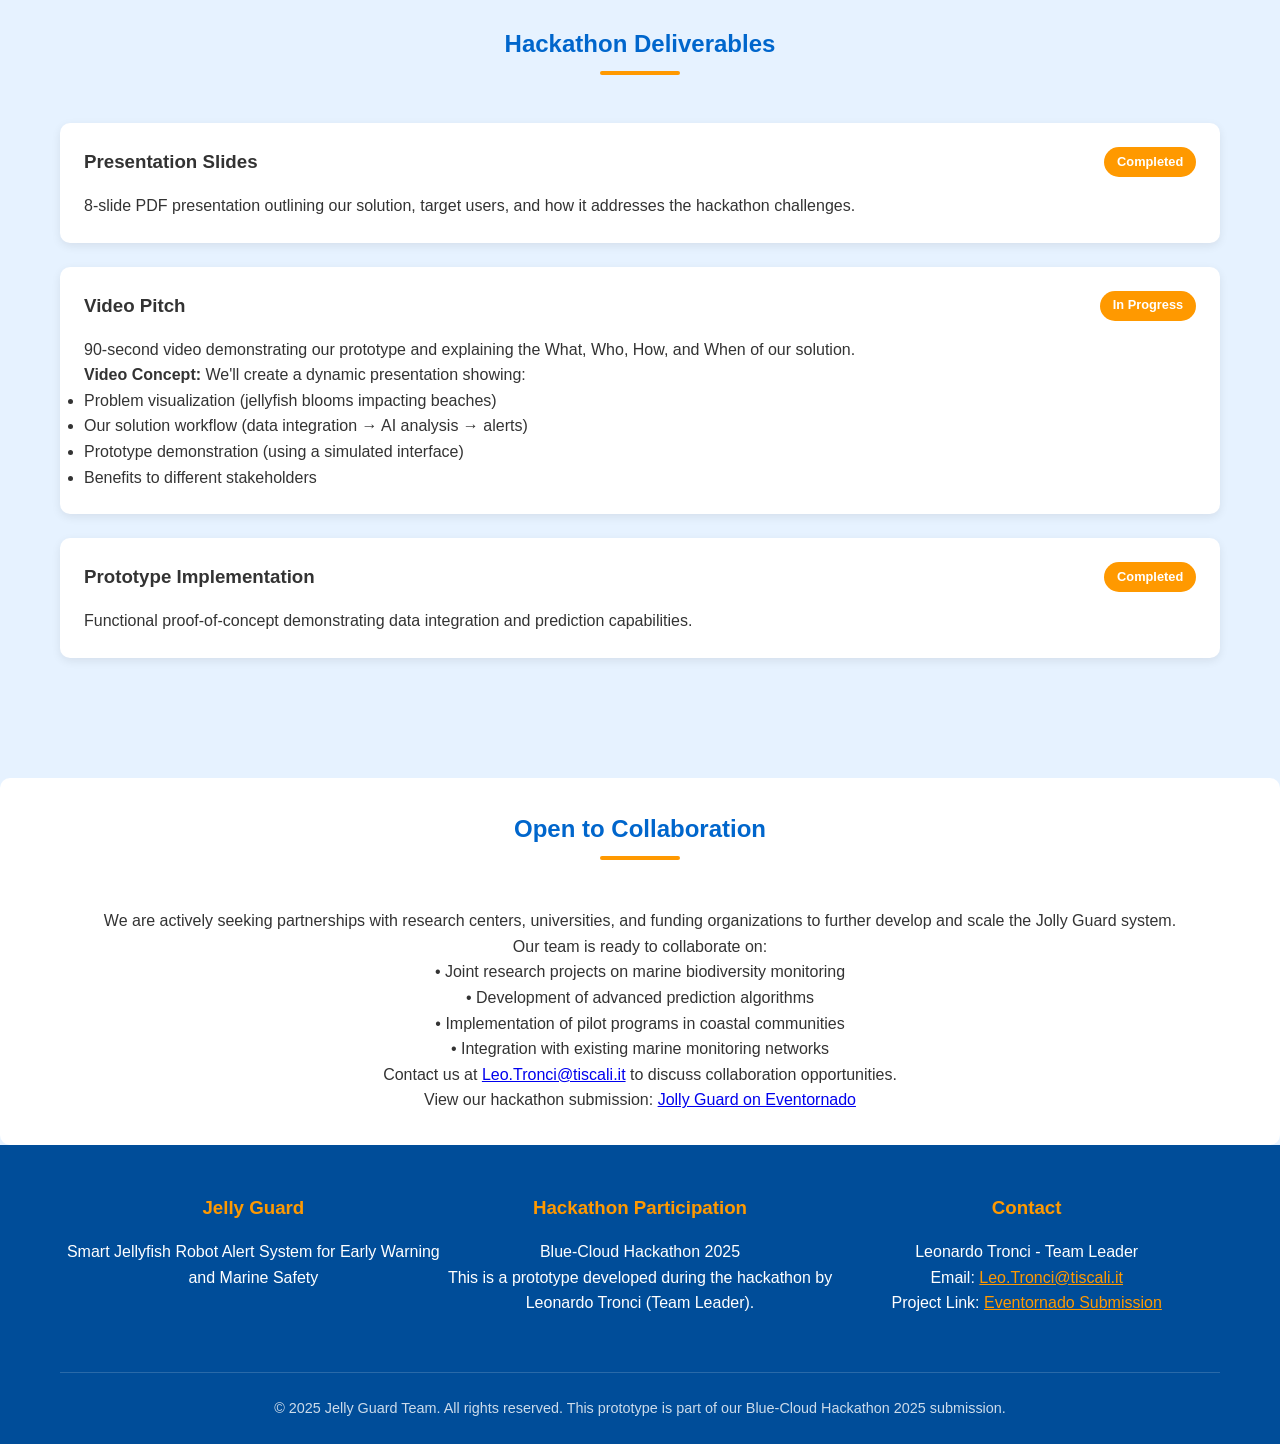
==== commit cee8767f: "Update index.html" ====
--- a/index.html
+++ b/index.html
@@ -360,7 +360,7 @@
         <div class="container">
             <div class="hackathon-badge">Blue-Cloud Hackathon 2025</div>
             <div class="logo">Jolly Guard</div>
-            <div class="tagline">Smart Jellyfish Alert System for Early Warning and Marine Safety</div>
+            <div class="tagline">Smart Jellyfish Robot Alert System for Early Warning and Marine Safety</div>
         </div>
     </header>
 
@@ -442,7 +442,7 @@
         <img src="demo/Jelly%20Guard%20Team-Leo%20T.jpg" alt="Jelly Guard AI Prototype Interface" style="width: 100%; max-width: 600px; border-radius: 10px; box-shadow: 0 5px 15px rgba(0,0,0,0.1); margin-bottom: 20px;">
         <p><strong>AI-Powered Prediction Interface</strong></p>
     </div>
-    <p>Our prototype demonstrates the core functionality of Jolly Guard, showing how we integrate multiple data sources to create accurate jellyfish bloom predictions.</p>
+    <p>Our prototype demonstrates the core functionality of Jelly Guard Robot, showing how we integrate multiple data sources to create accurate jellyfish bloom predictions.</p>
     <p><strong>Note:</strong> This is a proof-of-concept prototype developed by Leonardo Tronci during the Blue-Cloud Hackathon 2025. All rights reserved.</p>
     <a href="demo.html" class="cta-button" style="margin-top: 20px;">View Detailed Demo</a>
 </div>
@@ -459,6 +459,22 @@
                 <div class="award-badge">World Prize Winner</div>
                 <p>Bringing expertise in marine data analysis and innovative solution development.</p>
                 <p>Contact: <a href="mailto:Leo.Tronci@tiscali.it">Leo.Tronci@tiscali.it</a></p>
+                <div class="team-members" style="margin-top: 30px; text-align: center;">
+    <h3>Members "Jelly Guard Robot" Italy Team 🇮🇹</h3>
+    <div style="display: flex; justify-content: center; gap: 20px; flex-wrap: wrap; margin-top: 15px;">
+        <div class="team-member">
+            <strong>Tiziana Mori</strong>
+        </div>
+        <div class="team-member">
+            <strong>Massimiliano Tronci</strong>
+        </div>
+    </div>
+    <a href="https://eventornado.com/submission/jolly-guard-smart-jellyfish-alert-system-for-early-warning-and-marine-safety#idea" 
+       class="cta-button" 
+       style="margin-top: 15px; display: inline-block; background-color: #007bff; color: white; padding: 10px 20px; text-decoration: none; border-radius: 5px;">
+        View Hackathon Submission
+    </a>
+</div>
             </div>
         </div>
     </section>
@@ -520,8 +536,8 @@
         <div class="container">
             <div class="footer-content">
                 <div class="footer-section">
-                    <h3>Jolly Guard</h3>
-                    <p>Smart Jellyfish Alert System for Early Warning and Marine Safety</p>
+                    <h3>Jelly Guard</h3>
+                    <p>Smart Jellyfish Robot Alert System for Early Warning and Marine Safety</p>
                 </div>
                 <div class="footer-section">
                     <h3>Hackathon Participation</h3>
@@ -536,7 +552,7 @@
                 </div>
             </div>
             <div class="copyright">
-                <p>&copy; 2025 Jolly Guard Team. All rights reserved. This prototype is part of our Blue-Cloud Hackathon 2025 submission.</p>
+                <p>&copy; 2025 Jelly Guard Team. All rights reserved. This prototype is part of our Blue-Cloud Hackathon 2025 submission.</p>
             </div>
         </div>
     </footer>
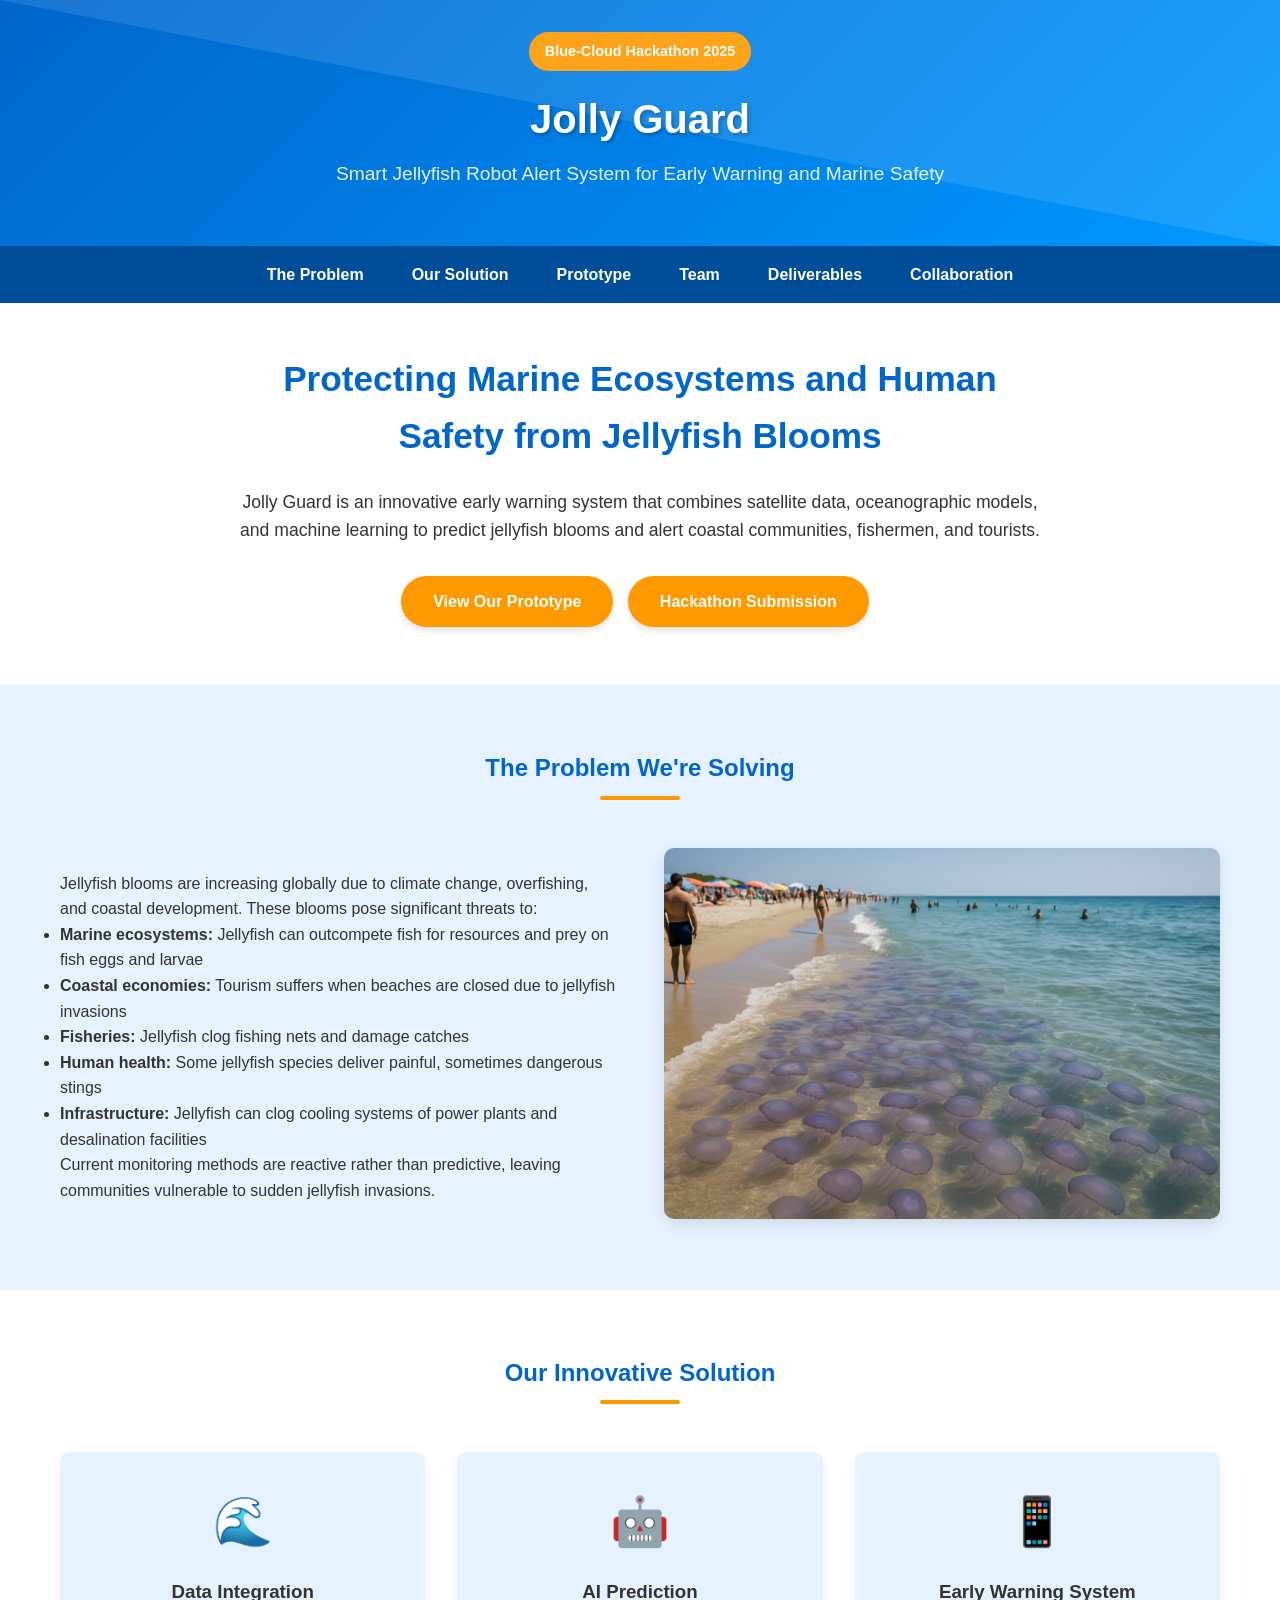
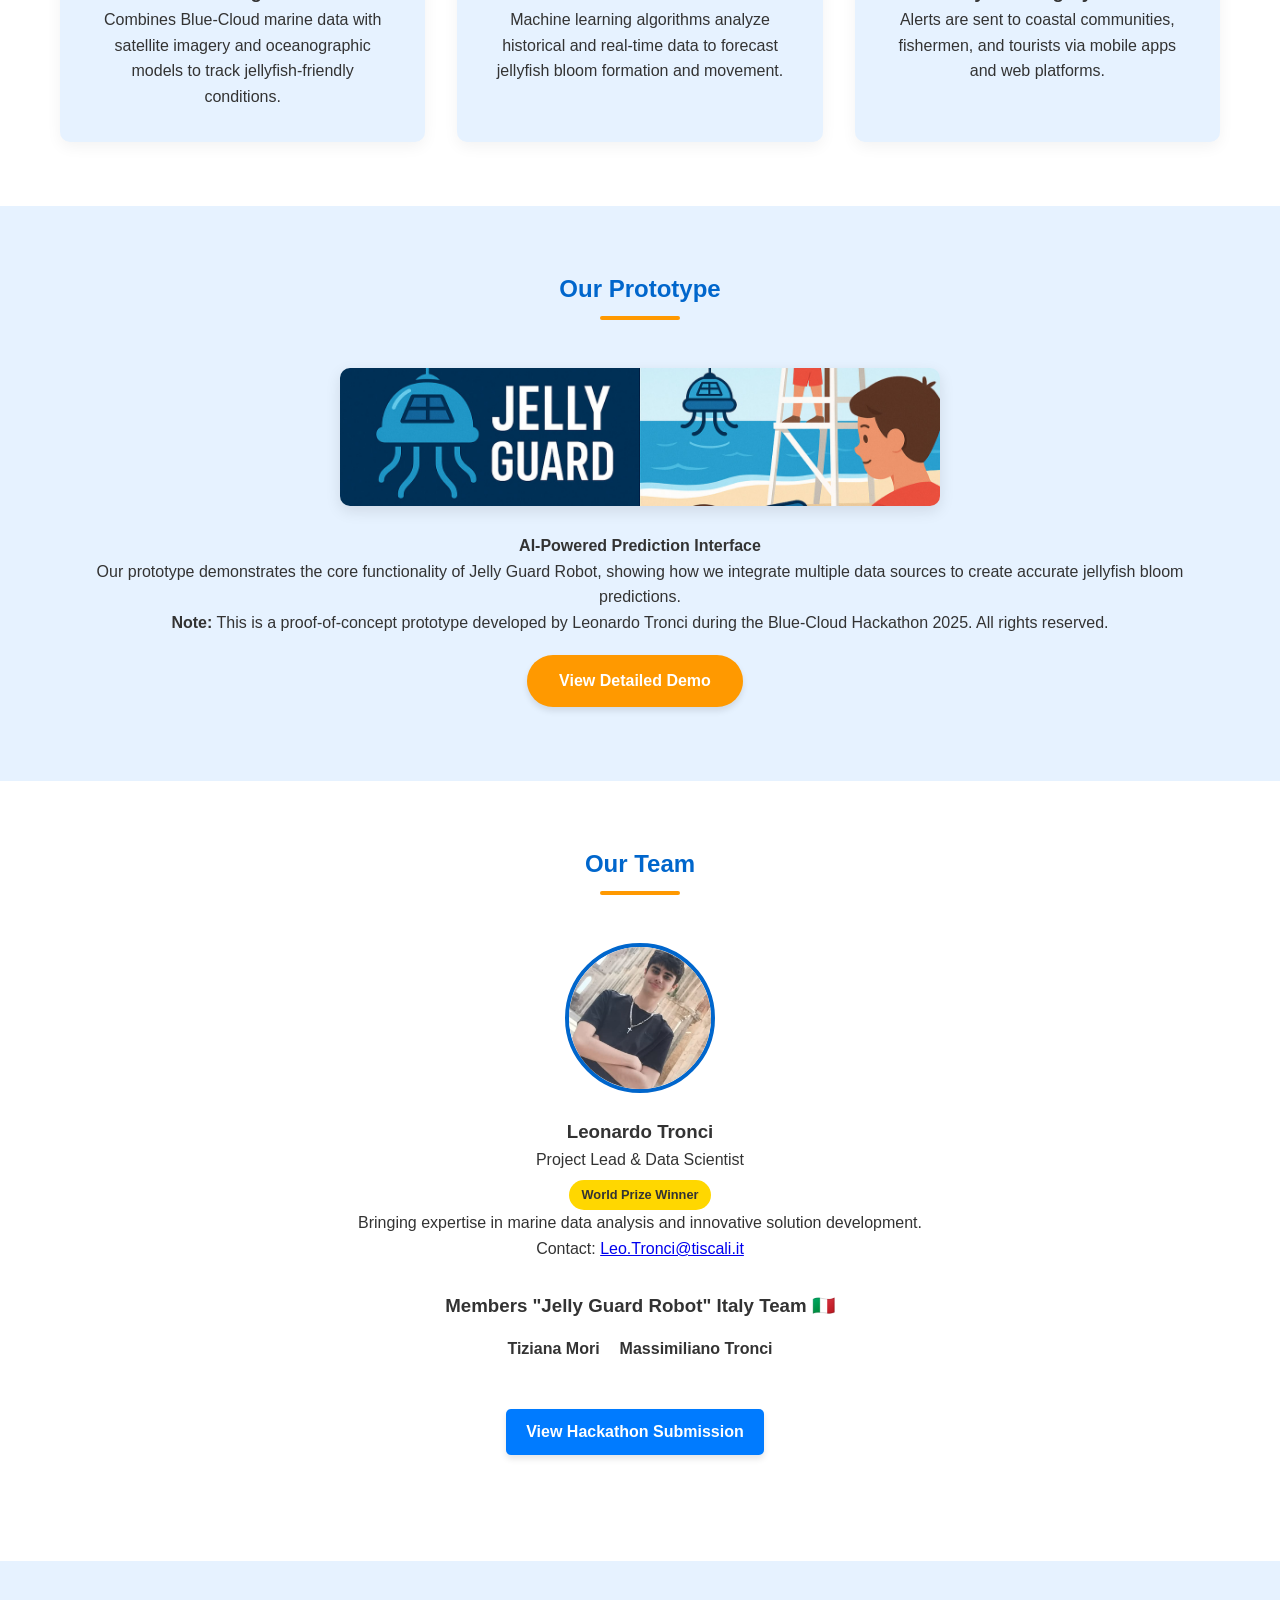
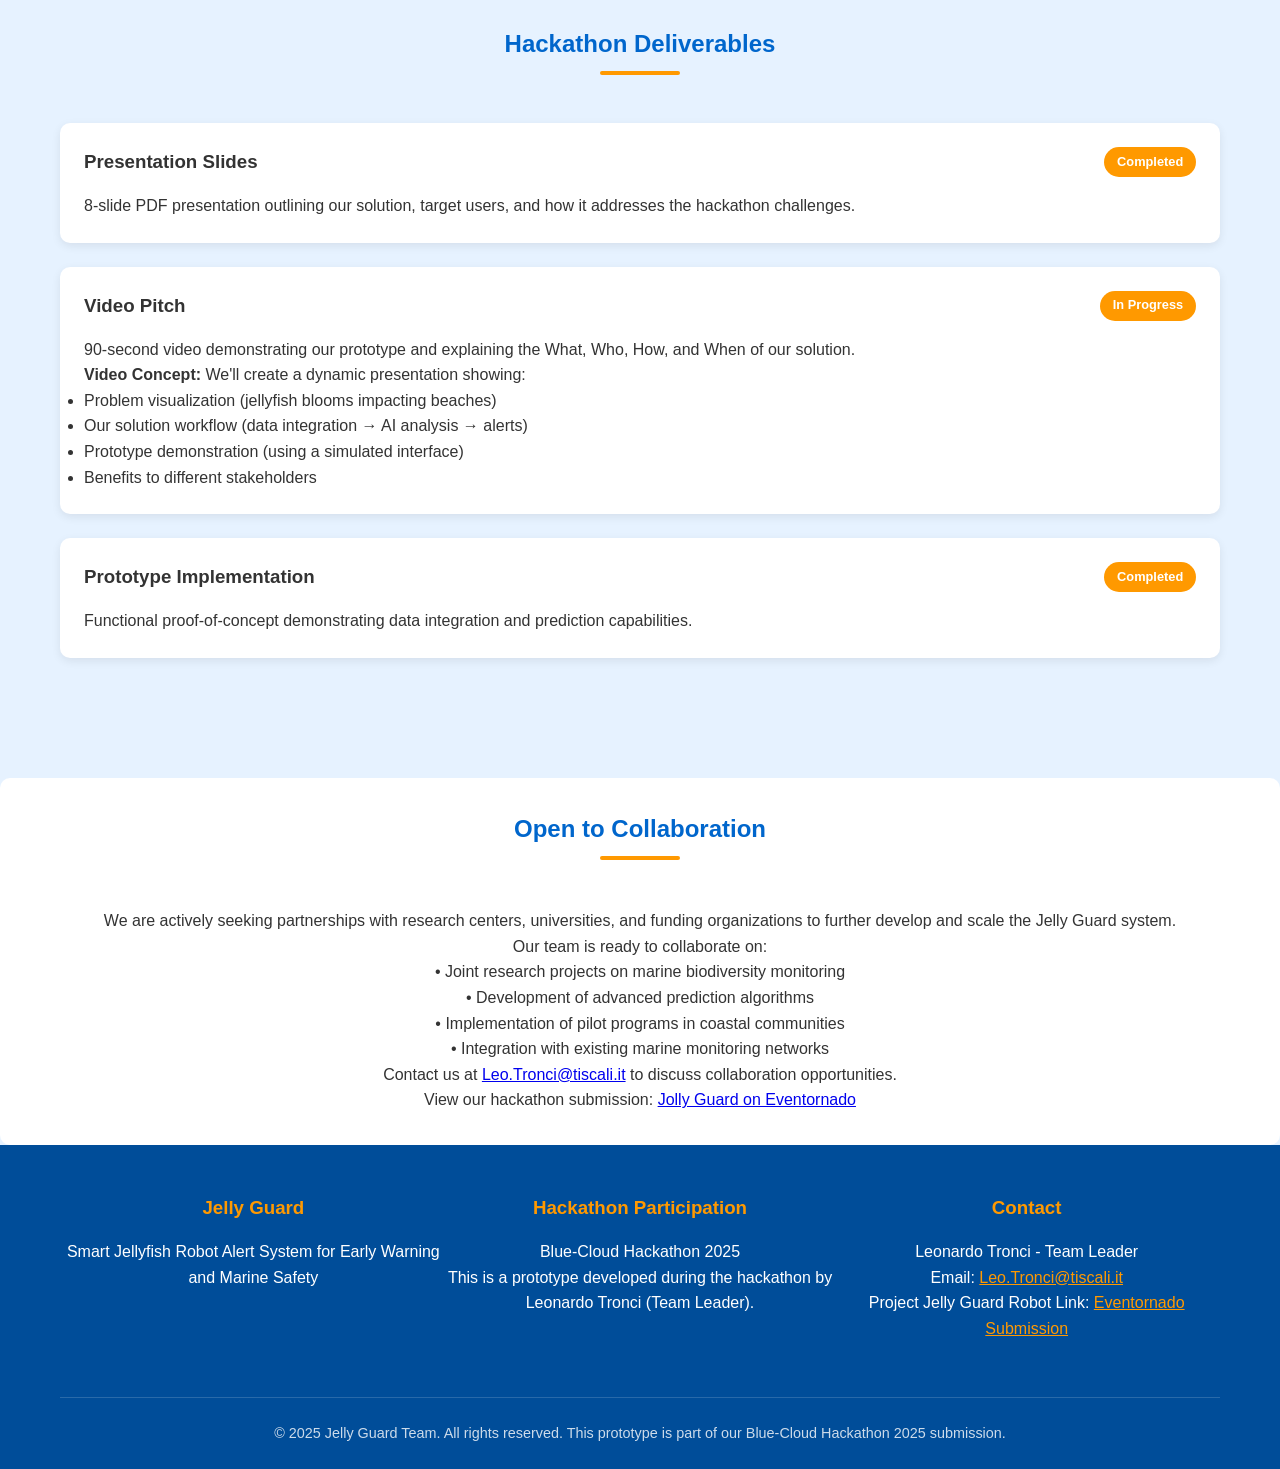
==== commit 7e101f17: "Update index.html" ====
--- a/index.html
+++ b/index.html
@@ -519,7 +519,7 @@
     <section id="collaboration" class="collaboration">
         <div class="container">
             <h2 class="section-title">Open to Collaboration</h2>
-            <p>We are actively seeking partnerships with research centers, universities, and funding organizations to further develop and scale the Jolly Guard system.</p>
+            <p>We are actively seeking partnerships with research centers, universities, and funding organizations to further develop and scale the Jelly Guard system.</p>
             <p>Our team is ready to collaborate on:</p>
             <ul style="list-style: none; padding: 0;">
                 <li>• Joint research projects on marine biodiversity monitoring</li>
@@ -548,7 +548,7 @@
                     <h3>Contact</h3>
                     <p>Leonardo Tronci - Team Leader</p>
                     <p>Email: <a href="mailto:Leo.Tronci@tiscali.it" style="color: var(--accent-orange);">Leo.Tronci@tiscali.it</a></p>
-                    <p>Project Link: <a href="https://eventornado.com/submission/jolly-guard-smart-jellyfish-alert-system-for-early-warning-and-marine-safety?s=1#idea" style="color: var(--accent-orange);" target="_blank">Eventornado Submission</a></p>
+                    <p>Project Jelly Guard Robot Link: <a href="https://eventornado.com/submission/jolly-guard-smart-jellyfish-alert-system-for-early-warning-and-marine-safety?s=1#idea" style="color: var(--accent-orange);" target="_blank">Eventornado Submission</a></p>
                 </div>
             </div>
             <div class="copyright">
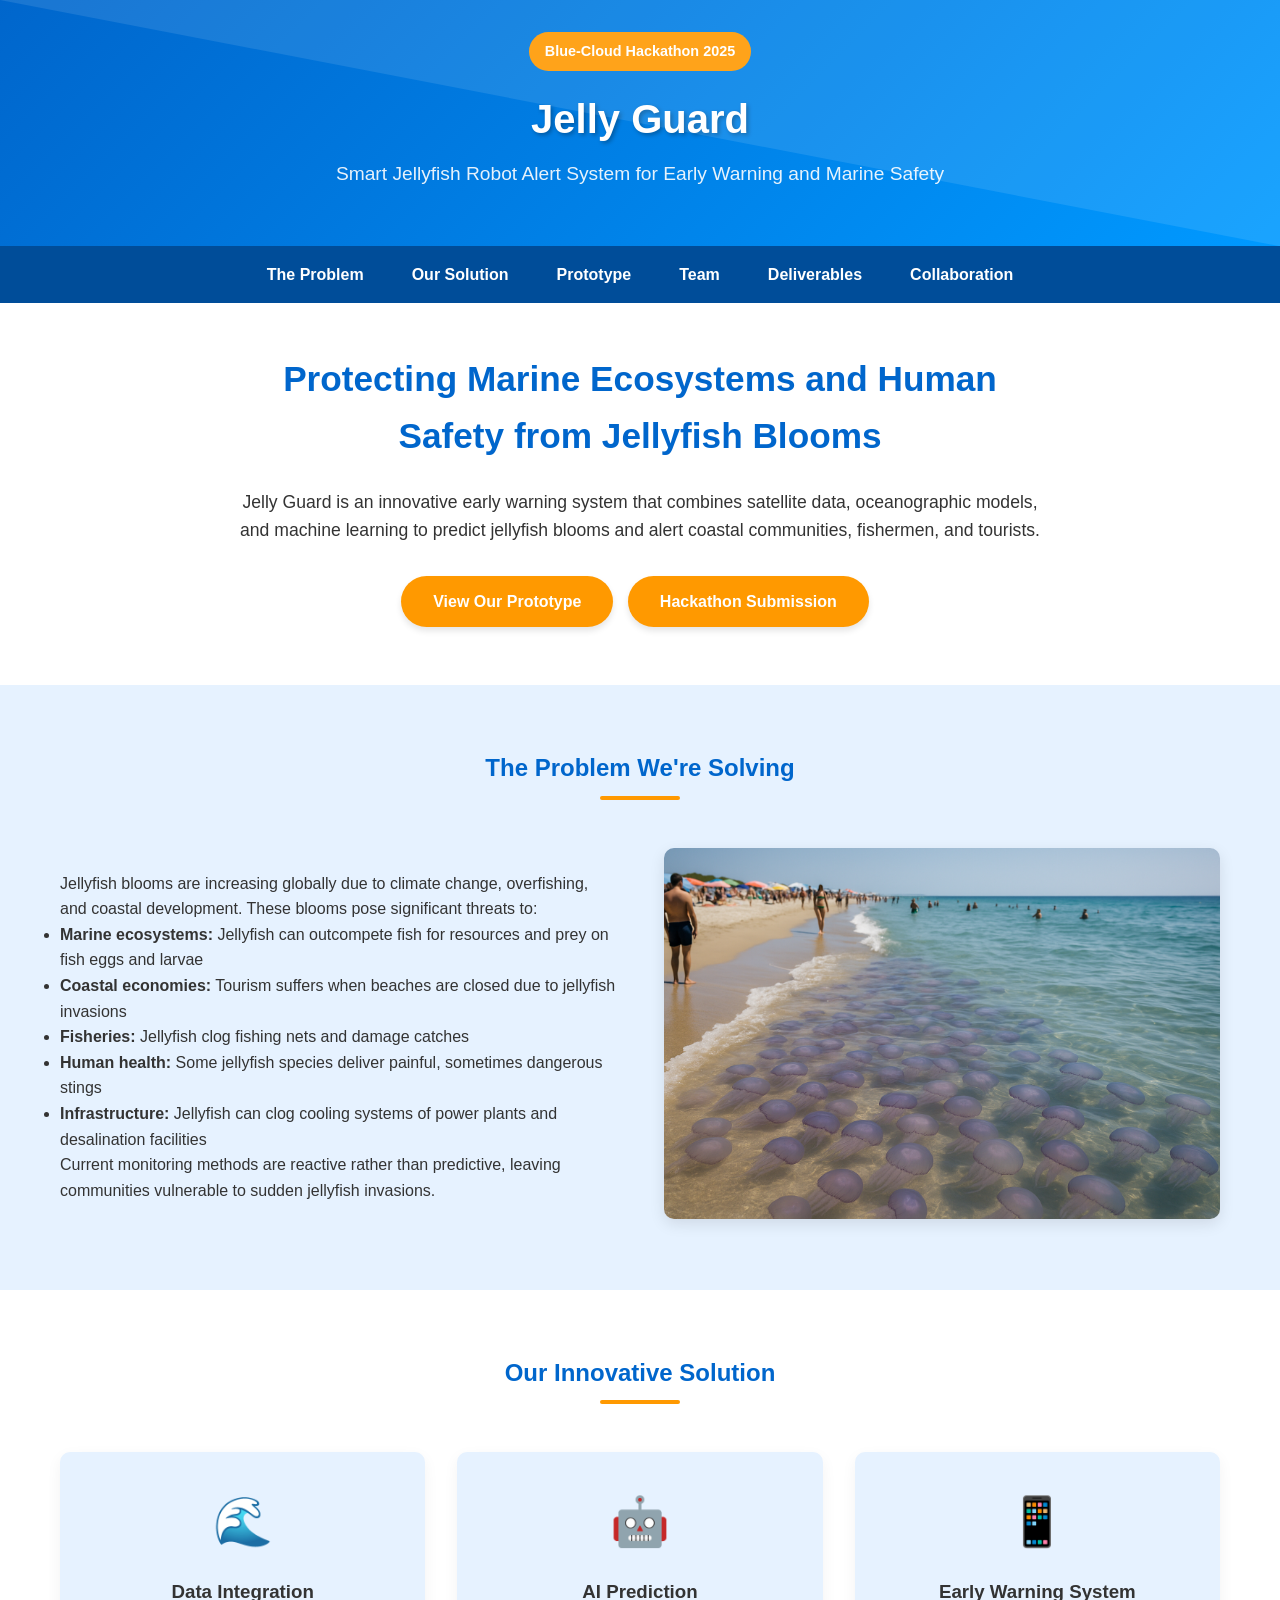
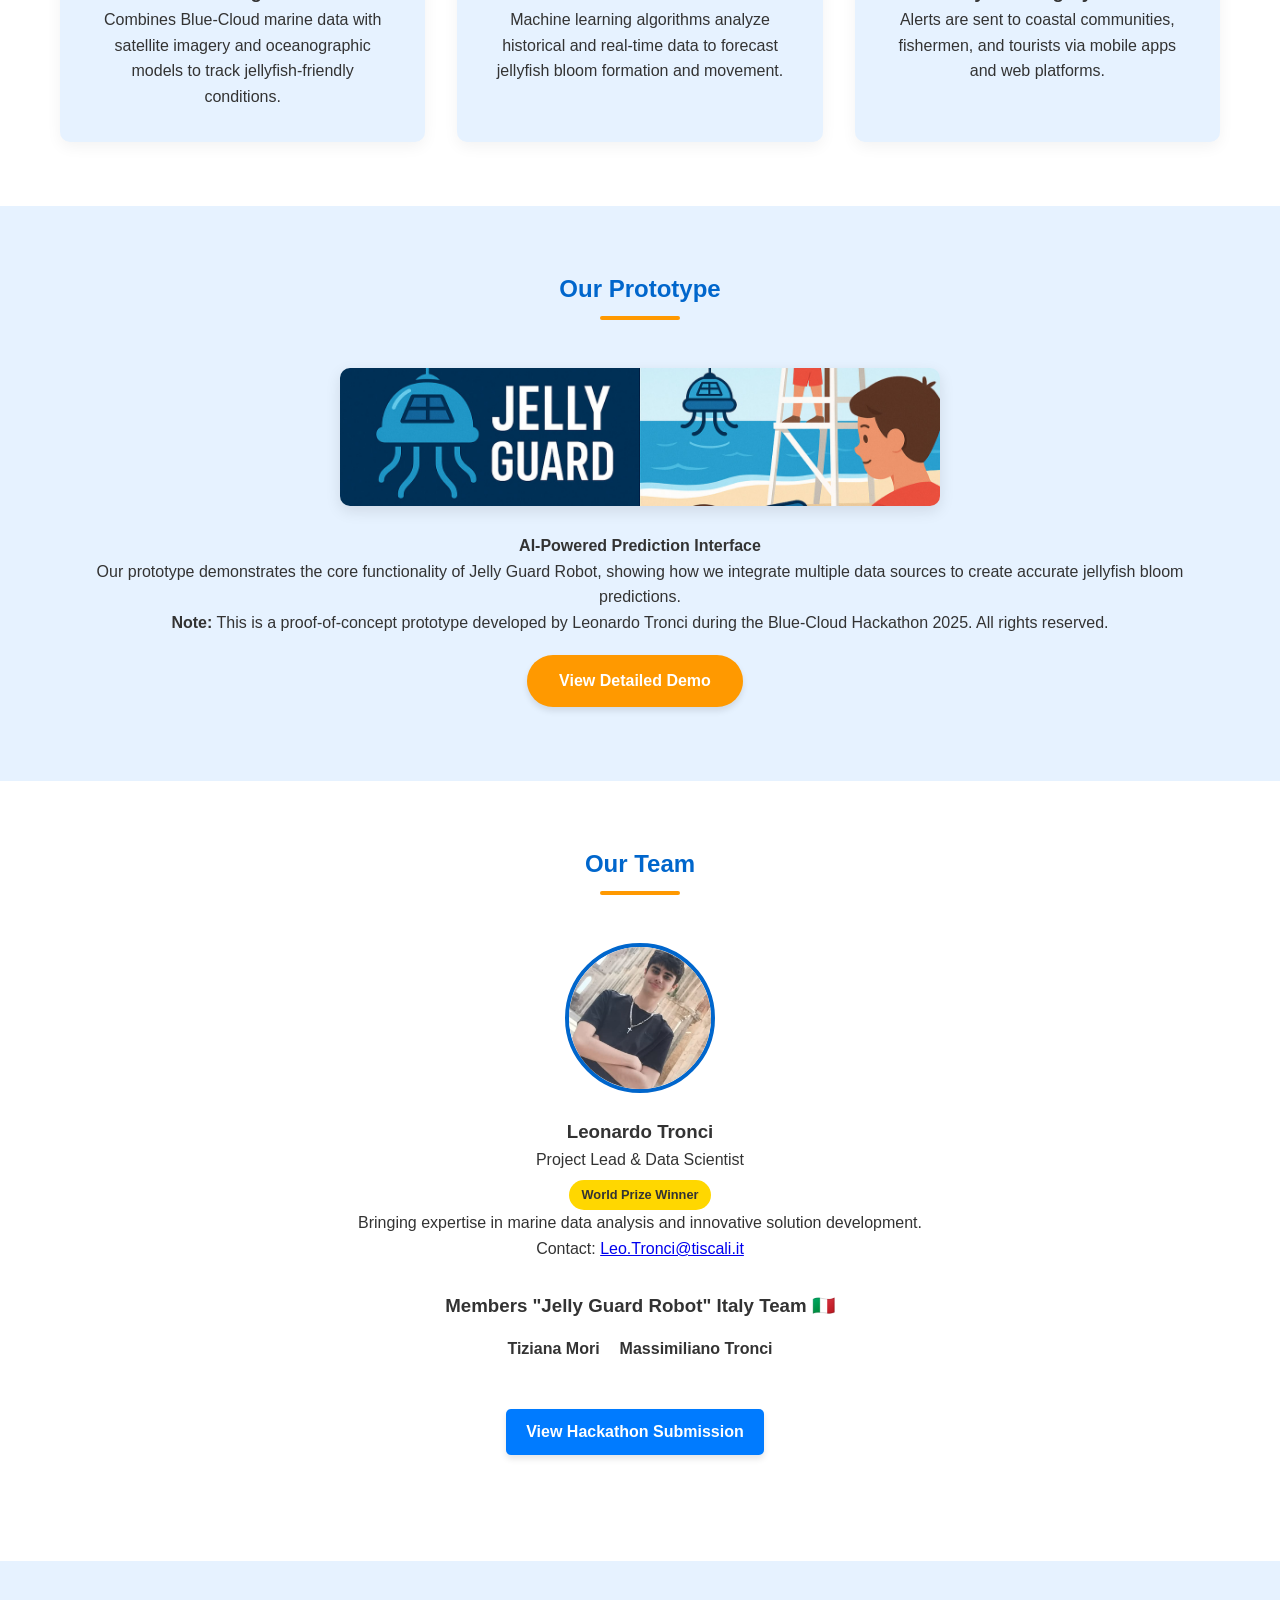
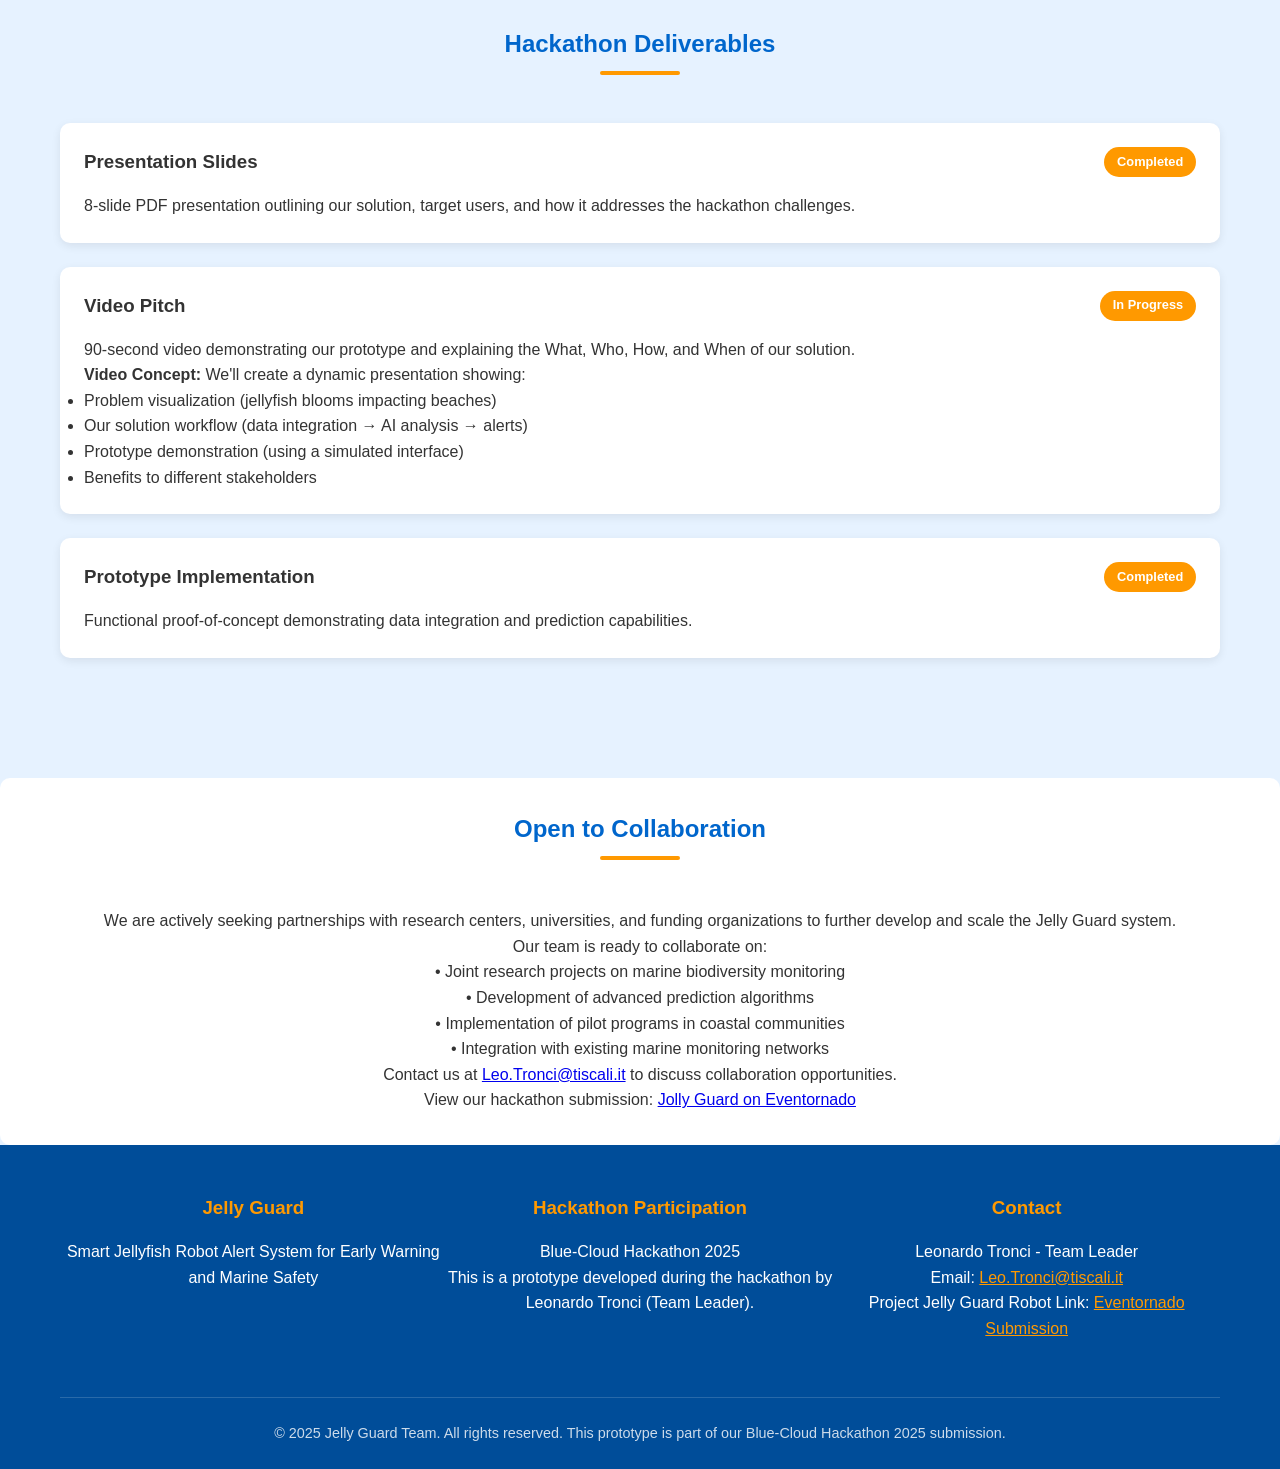
==== commit 0571f582: "Update index.html" ====
--- a/index.html
+++ b/index.html
@@ -3,7 +3,7 @@
 <head>
     <meta charset="UTF-8">
     <meta name="viewport" content="width=device-width, initial-scale=1.0">
-    <title>Jolly Guard Robot- Smart Jellyfish Alert System</title>
+    <title>Jelly Guard Robot- Smart Jellyfish Alert System</title>
     <style>
         :root {
             --primary-blue: #0066cc;
@@ -359,7 +359,7 @@
     <header>
         <div class="container">
             <div class="hackathon-badge">Blue-Cloud Hackathon 2025</div>
-            <div class="logo">Jolly Guard</div>
+            <div class="logo">Jelly Guard</div>
             <div class="tagline">Smart Jellyfish Robot Alert System for Early Warning and Marine Safety</div>
         </div>
     </header>
@@ -381,7 +381,7 @@
         <div class="container">
             <div class="hero-content">
                 <h2>Protecting Marine Ecosystems and Human Safety from Jellyfish Blooms</h2>
-                <p>Jolly Guard is an innovative early warning system that combines satellite data, oceanographic models, and machine learning to predict jellyfish blooms and alert coastal communities, fishermen, and tourists.</p>
+                <p>Jelly Guard is an innovative early warning system that combines satellite data, oceanographic models, and machine learning to predict jellyfish blooms and alert coastal communities, fishermen, and tourists.</p>
                 <a href="#prototype" class="cta-button">View Our Prototype</a>
                 <a href="https://eventornado.com/submission/jolly-guard-smart-jellyfish-alert-system-for-early-warning-and-marine-safety?s=1#idea" class="cta-button" target="_blank">Hackathon Submission</a>
             </div>
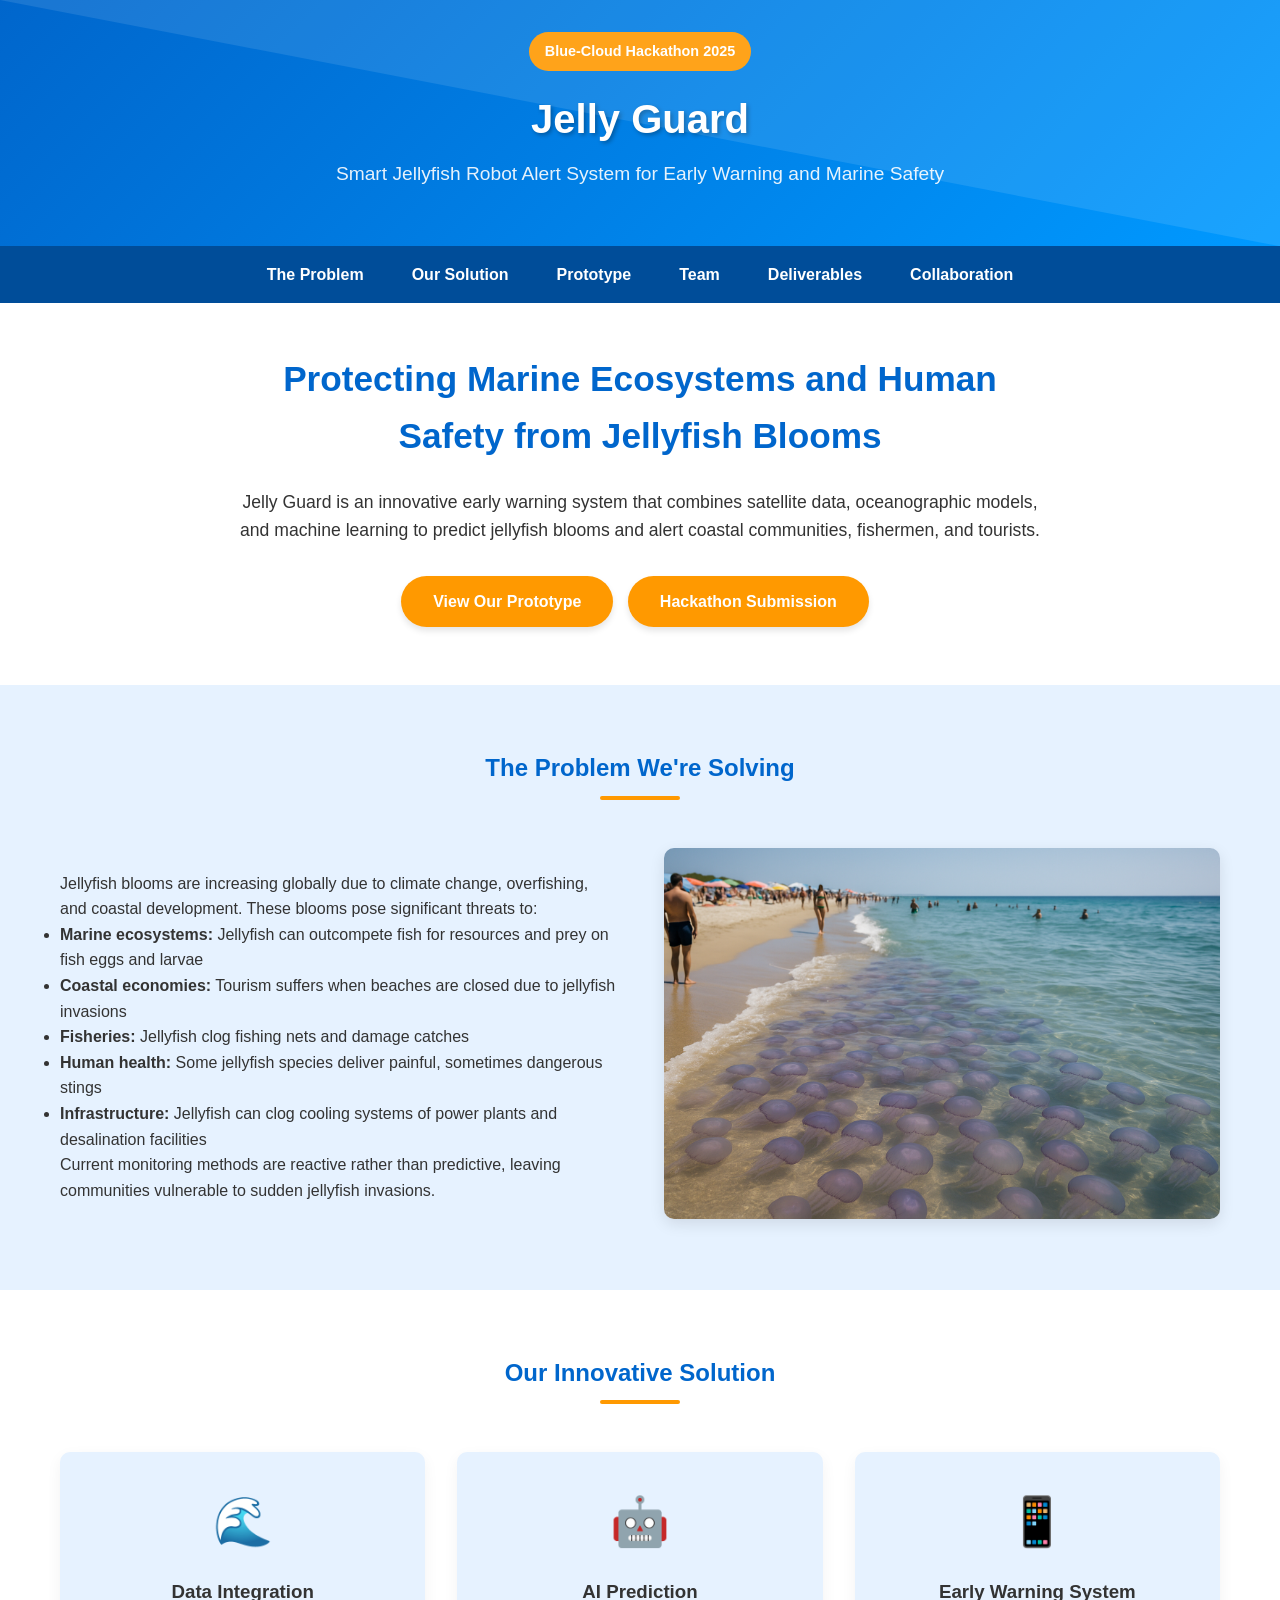
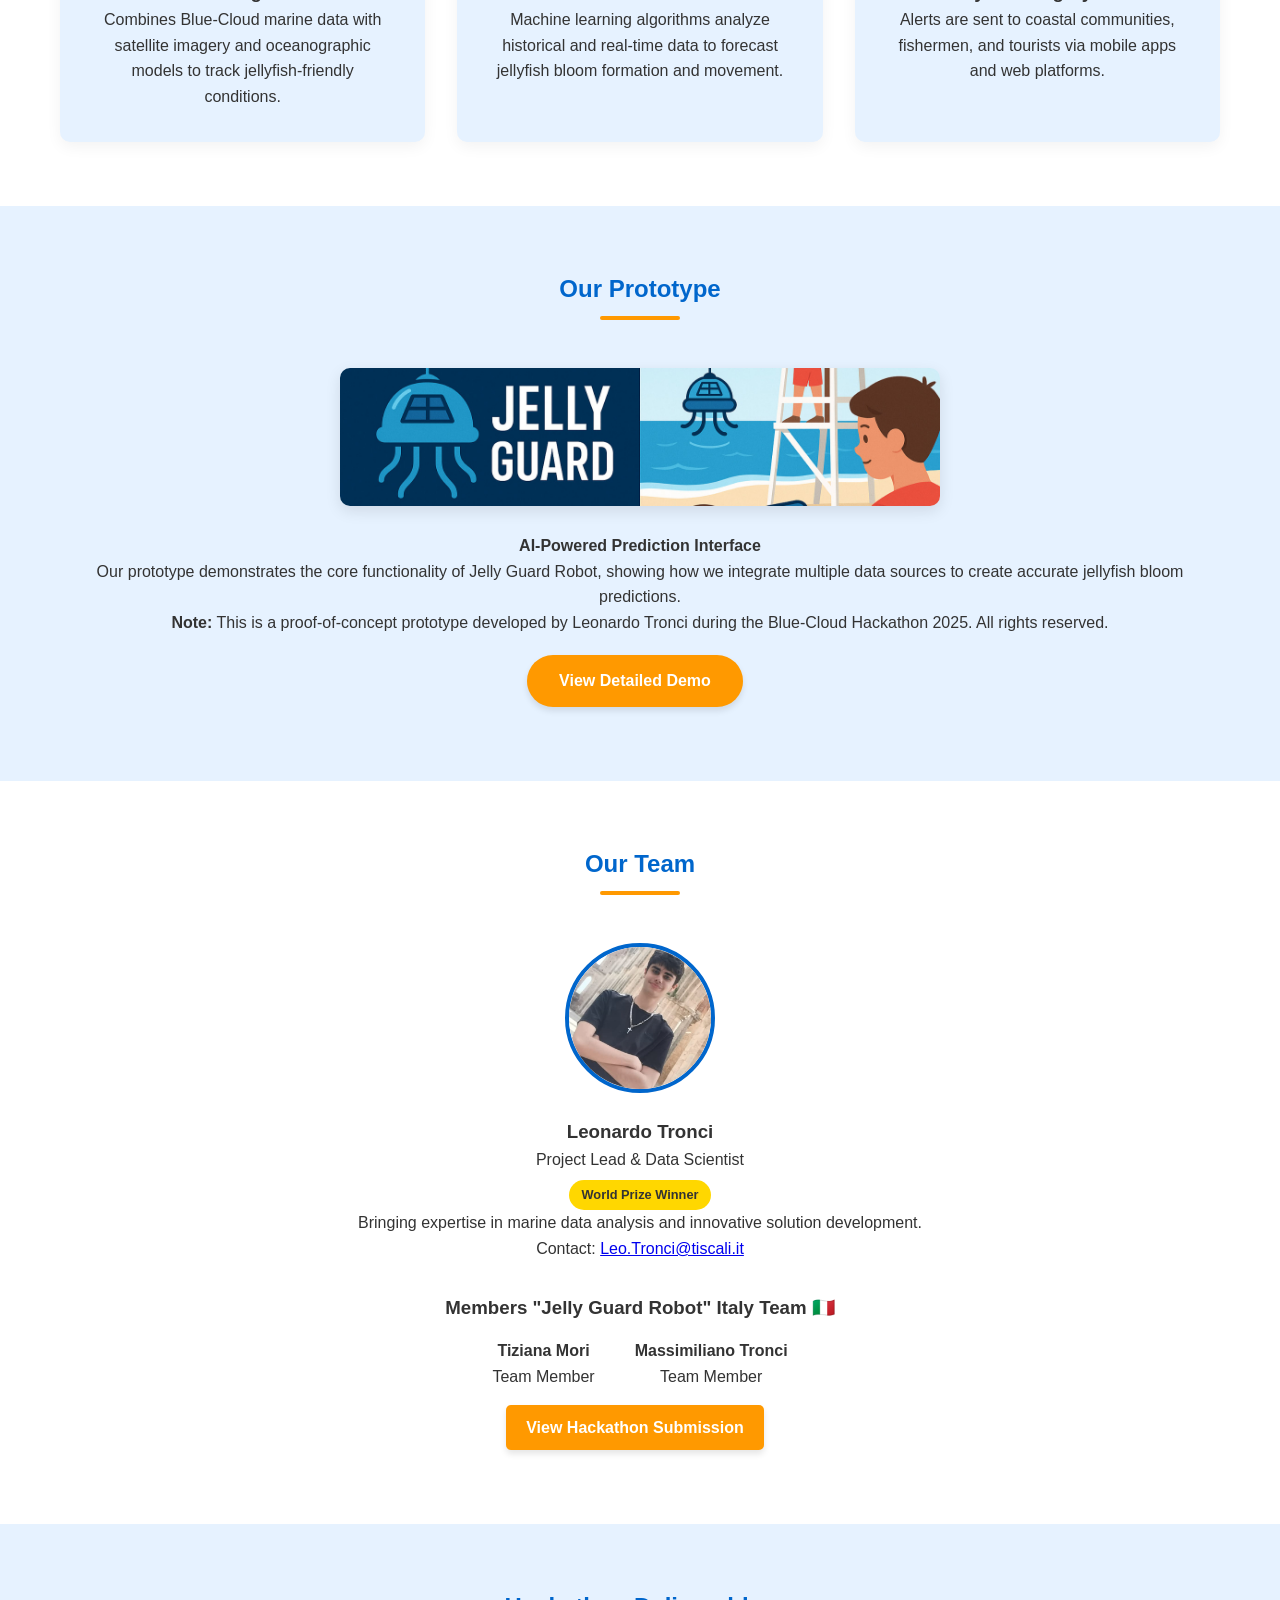
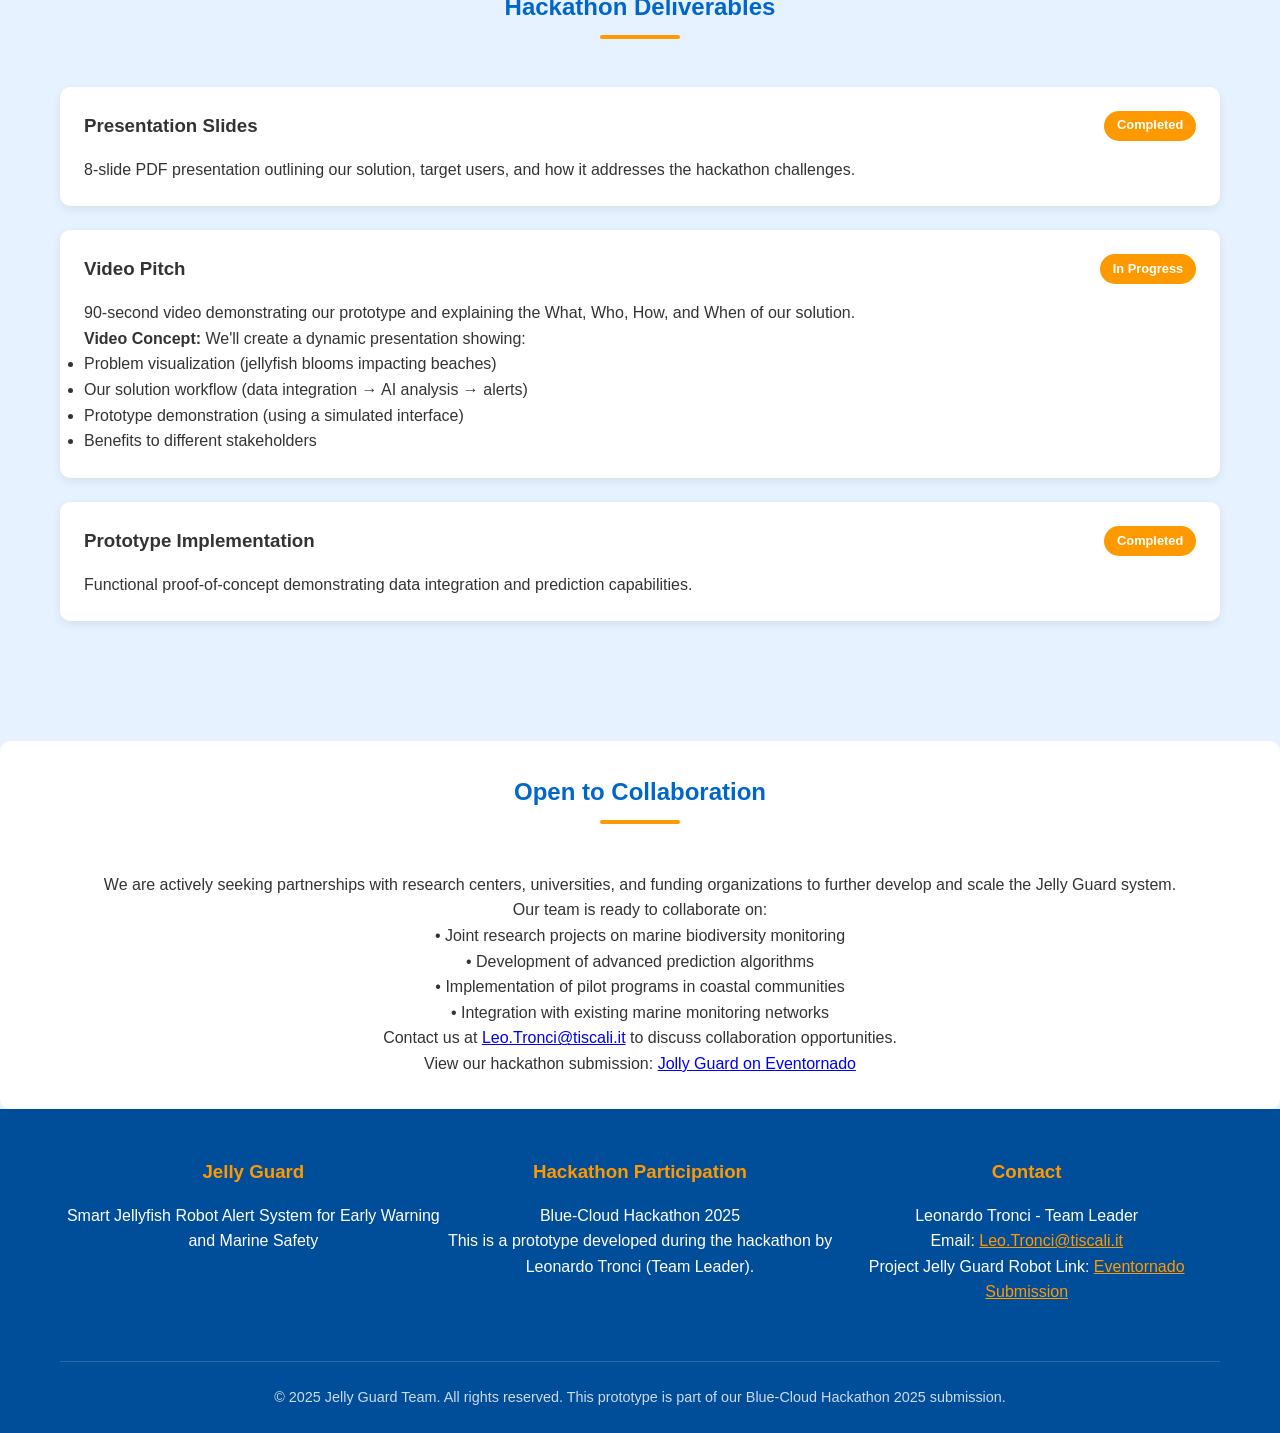
==== commit f8b89551: "git add . git commit -m "Fix team section structure and ensure proper HTML nesting" git push" ====
--- a/index.html
+++ b/index.html
@@ -444,7 +444,7 @@
     </div>
     <p>Our prototype demonstrates the core functionality of Jelly Guard Robot, showing how we integrate multiple data sources to create accurate jellyfish bloom predictions.</p>
     <p><strong>Note:</strong> This is a proof-of-concept prototype developed by Leonardo Tronci during the Blue-Cloud Hackathon 2025. All rights reserved.</p>
-    <a href="demo.html" class="cta-button" style="margin-top: 20px;">View Detailed Demo</a>
+    <a href="https://leon-tm.github.io/Jelly-GUARD/demo/" class="cta-button" style="margin-top: 20px;">View Detailed Demo</a>
 </div>
         </div>
     </section>
@@ -459,19 +459,23 @@
                 <div class="award-badge">World Prize Winner</div>
                 <p>Bringing expertise in marine data analysis and innovative solution development.</p>
                 <p>Contact: <a href="mailto:Leo.Tronci@tiscali.it">Leo.Tronci@tiscali.it</a></p>
-                <div class="team-members" style="margin-top: 30px; text-align: center;">
+                </div> <!-- Chiude il team-member di Leonardo -->
+
+<div class="team-members" style="margin-top: 30px; text-align: center;">
     <h3>Members "Jelly Guard Robot" Italy Team 🇮🇹</h3>
-    <div style="display: flex; justify-content: center; gap: 20px; flex-wrap: wrap; margin-top: 15px;">
-        <div class="team-member">
+    <div style="display: flex; justify-content: center; gap: 40px; flex-wrap: wrap; margin-top: 15px;">
+        <div style="text-align: center;">
             <strong>Tiziana Mori</strong>
-        </div>
-        <div class="team-member">
+            <p>Team Member</p>
+        </div>
+        <div style="text-align: center;">
             <strong>Massimiliano Tronci</strong>
+            <p>Team Member</p>
         </div>
     </div>
     <a href="https://eventornado.com/submission/jolly-guard-smart-jellyfish-alert-system-for-early-warning-and-marine-safety#idea" 
        class="cta-button" 
-       style="margin-top: 15px; display: inline-block; background-color: #007bff; color: white; padding: 10px 20px; text-decoration: none; border-radius: 5px;">
+       style="margin-top: 15px; display: inline-block; padding: 10px 20px; text-decoration: none; border-radius: 5px;">
         View Hackathon Submission
     </a>
 </div>
